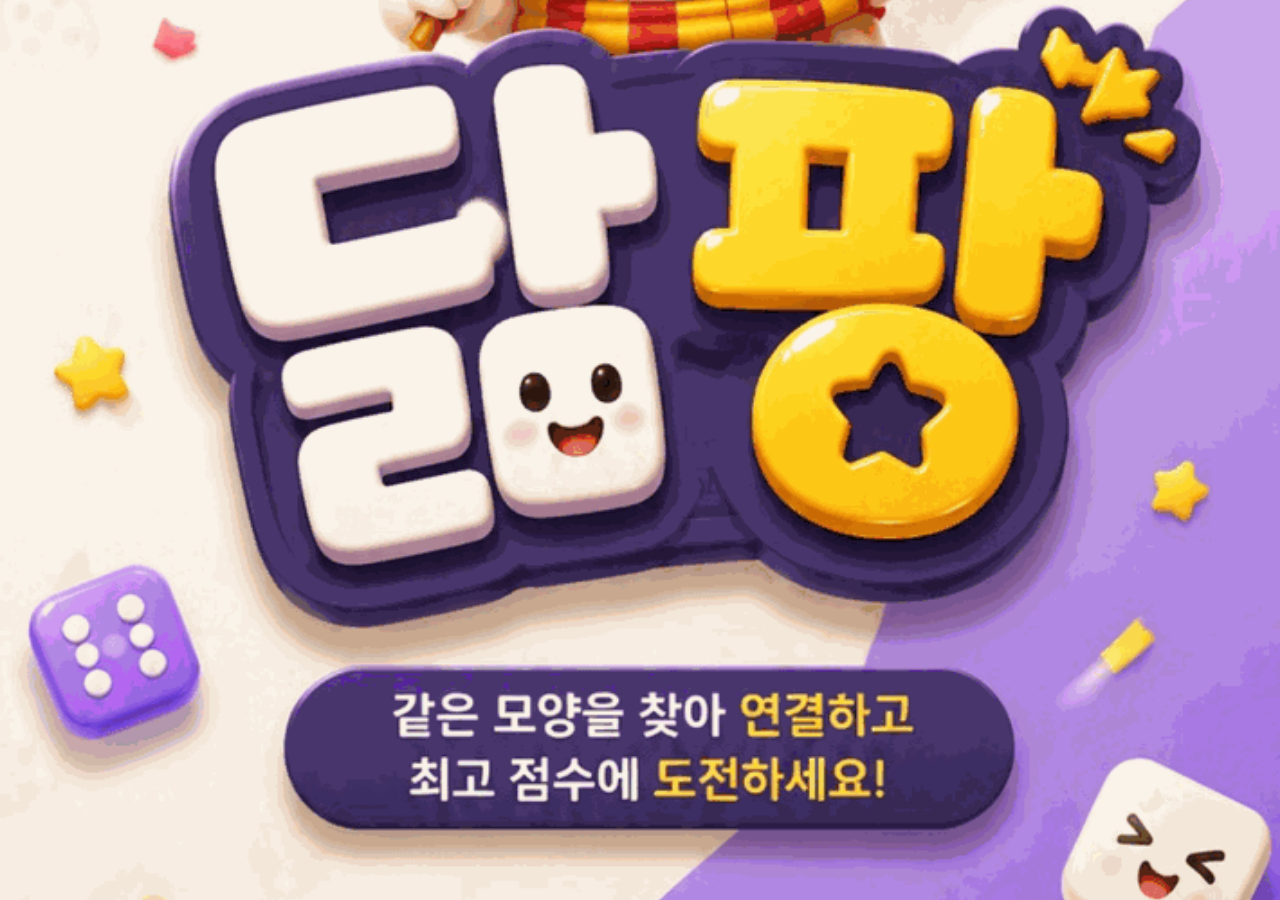
==== index.html @ 78307d83 "Add files via upload" ====
<!DOCTYPE html>
<html lang="ko">
<head>
<meta charset="UTF-8">
<meta name="viewport" content="width=device-width, initial-scale=1.0, maximum-scale=1.0, user-scalable=no">
<title>닮팡</title>
<link rel="stylesheet" href="style.css">
<link rel="stylesheet" href="board-premium.css">
<link rel="manifest" href="manifest.json">
<link rel="icon" type="image/png" sizes="32x32" href="assets/images/favicon-32.png">
<link rel="icon" type="image/png" sizes="192x192" href="assets/images/icon-192.png">
<link rel="apple-touch-icon" href="assets/images/apple-touch-icon.png">
<meta name="theme-color" content="#1469e5">


<style id="dpMissionCardStyle">
/* V105 compact HUD: a single score line, functioning bar + optional mission below */
.statsRow{display:flex!important;gap:6px!important;align-items:stretch!important;height:82px!important;min-height:82px!important;margin:2px 7px 8px!important;flex:0 0 auto!important}
.statsRow .stageBadgeMini,.statsRow .targetCard,.statsRow .movesBadge{box-sizing:border-box!important;height:100%!important;min-height:0!important}
.statsRow .stageBadgeMini{order:0!important;display:flex!important;flex:0 0 69px!important;min-width:69px!important;flex-direction:column!important;align-items:center!important;justify-content:center!important;gap:4px!important;padding:5px 3px!important;border-radius:16px!important;border:2px solid #dcb273!important;background:linear-gradient(#ca924a,#95541f)!important;color:#fff!important}
.statsRow .stageBadgeMini br{display:none!important}
.statsRow .stageBadgeMini #stageBadgeLbl{font-size:11px!important;line-height:13px!important;font-weight:900!important}
.statsRow .stageBadgeMini #stageNum{font-size:25px!important;line-height:27px!important;font-weight:900!important}
.statsRow .targetCard{order:1!important;flex:1 1 0!important;min-width:0!important;display:grid!important;grid-template-columns:auto minmax(0,1fr)!important;grid-template-rows:28px 11px 22px!important;gap:2px 5px!important;align-content:center!important;align-items:center!important;justify-items:stretch!important;padding:5px 7px!important;overflow:hidden!important;border:2px solid #d7c29d!important;border-radius:17px!important;position:relative!important;text-align:center!important;background:linear-gradient(#faf5ea,#f3e9d8)!important}
.statsRow .targetCard #targetBadgeLbl{grid-column:1!important;grid-row:1!important;position:static!important;inset:auto!important;transform:none!important;margin:0!important;padding:0!important;border:0!important;background:none!important;box-shadow:none!important;color:#79532e!important;font-size:clamp(11px,3vw,13px)!important;line-height:1.2!important;font-weight:900!important;white-space:nowrap!important;justify-self:end!important}
.statsRow .targetCard #targetVal{grid-column:2!important;grid-row:1!important;margin:0!important;padding:0!important;color:#20436d!important;font-size:clamp(21px,6vw,27px)!important;line-height:28px!important;font-weight:900!important;white-space:nowrap!important;justify-self:start!important}
.statsRow .targetCard .barTrack{grid-column:1 / -1!important;grid-row:2!important;position:relative!important;inset:auto!important;margin:0 7px!important;width:calc(100% - 14px)!important;height:11px!important;background:#e5d8c0!important;border-radius:999px!important;box-shadow:inset 0 1px 2px #775c4433!important}
.statsRow .targetCard .barFill{height:100%!important;border-radius:999px!important;background:linear-gradient(90deg,#ffb52d,#ffda65)!important;transition:width .3s ease!important}
.statsRow .targetCard .barStar{position:absolute!important;top:50%!important;transform:translate(-50%,-50%)!important;font-size:16px!important;line-height:1!important;z-index:2!important;transition:left .3s ease!important}
.statsRow .targetCard #dpV42Mission.dpMissionInCard{grid-column:1 / -1!important;grid-row:3!important;position:static!important;inset:auto!important;transform:none!important;width:100%!important;height:22px!important;min-height:22px!important;max-height:22px!important;min-width:0!important;margin:0!important;padding:0 4px!important;box-sizing:border-box!important;display:flex!important;align-items:center!important;justify-content:center!important;gap:3px!important;border:1px solid #d6b477!important;border-radius:9px!important;background:linear-gradient(#fffaf0,#ffedcf)!important;font-size:clamp(9px,2.5vw,11px)!important;color:#734a25!important;font-weight:800!important;line-height:19px!important;pointer-events:none!important}
.statsRow .targetCard #dpV42Mission[hidden]{display:flex!important;visibility:hidden!important}
.statsRow .targetCard #dpV42Mission .dpMissionLabel{min-width:0!important;overflow:hidden!important;text-overflow:ellipsis!important;white-space:nowrap!important}
.statsRow .targetCard #dpV42Mission .dpMissionCount{flex:0 0 auto!important;white-space:nowrap!important;font-size:10px!important;padding:0 3px!important;border-radius:5px!important;background:#ffffffb5!important;color:#855025!important}
.statsRow .movesBadge{order:2!important;flex:0 0 78px!important;min-width:78px!important;display:flex!important;flex-direction:column!important;align-items:center!important;justify-content:center!important;gap:3px!important;padding:5px 3px!important;border-radius:16px!important;border:2px solid #d7c29d!important;background:linear-gradient(#faf5ea,#f3e9d8)!important}
.statsRow .movesBadge .lbl{order:-1!important;margin:0!important;font-size:11px!important;line-height:13px!important;font-weight:900!important;color:#775332!important;white-space:nowrap!important}
.statsRow .movesBadge .circle{flex:0 0 39px!important;min-height:39px!important;width:39px!important;height:39px!important;border:2px solid #ffffffa8!important;border-radius:50%!important;color:#fff!important;font-size:21px!important;font-weight:900!important;background:linear-gradient(#5db4fe,#267ad6)!important}
.statsRow #movesStars,.statsRow #movesScoreEcho{display:none!important}
@media(max-width:380px){.statsRow{gap:4px!important;margin-left:5px!important;margin-right:5px!important}.statsRow .stageBadgeMini{flex-basis:58px!important;min-width:58px!important}.statsRow .movesBadge{flex-basis:67px!important;min-width:67px!important}.statsRow .targetCard{padding:4px 4px!important;column-gap:3px!important}.statsRow .targetCard #targetVal{font-size:23px!important}}
/* Five full-size controls: distribute available horizontal space instead of shrinking assets */
#mainScreen .powerRow{display:flex!important;justify-content:center!important;align-items:center!important;gap:clamp(2px,.7vw,5px)!important;padding:0 2px!important;box-sizing:border-box!important;min-width:0!important}
#mainScreen .powerRow .powerBtn{box-sizing:border-box!important;flex:0 0 min(18vw,76px)!important;width:min(18vw,76px)!important;min-width:0!important;max-width:76px!important;height:min(18vw,76px)!important;min-height:0!important;aspect-ratio:1!important}
#mainScreen .powerRow .powerBtn>img{width:100%!important;height:100%!important;object-fit:contain!important}
#mainScreen #btnHint{position:relative!important;display:flex!important;align-items:center!important;justify-content:center!important;cursor:pointer!important;border:2px solid #d7a43b!important;border-radius:16px!important;background:linear-gradient(160deg,#fff7c8,#f7d776)!important;box-shadow:inset 0 2px 0 #fff9,0 2px 5px #ac772652!important}
#mainScreen #btnHint .dpHintIcon{width:88%!important;height:88%!important;object-fit:contain!important;display:block!important;margin:auto!important;border-radius:12px!important}
#mainScreen #btnHint .dpHintPrice{font-size:10px!important;letter-spacing:-.5px!important;white-space:nowrap!important}
@media(max-width:340px){#mainScreen .powerRow .powerBtn{flex-basis:18vw!important;width:18vw!important;height:18vw!important}}
</style>
<style id="dpStarShopRefinement">
/* V84 — Star-only shop: one cohesive layout, no version-stacked rules */
#shopPage .achieveFrame{padding-top:29px!important;overflow-y:auto!important;overscroll-behavior:contain;scrollbar-width:none}
#shopPage .achieveFrame::-webkit-scrollbar{display:none}
#shopPage #starShopSection{display:block!important}
#shopPage .shopIntro{display:flex!important;align-items:center!important;justify-content:space-between!important;gap:12px!important;margin:3px 12px 14px!important;padding:15px 17px!important;border:2px solid #e8c884!important;border-radius:20px!important;background:linear-gradient(120deg,#fff9e7,#ffefbc)!important;box-shadow:inset 0 2px #fff,0 4px 9px #97732e16!important}
#shopPage .shopIntro strong{display:block;font-size:18px!important;line-height:1.25!important;color:#744719!important;font-weight:900!important}
#shopPage .shopIntro span{display:block;font-size:11px!important;line-height:1.35!important;margin-top:6px!important;color:#977348!important}
#shopPage .starBalance{flex:0 0 auto;display:flex;flex-direction:column;align-items:center;justify-content:center;min-width:78px;padding:7px 10px;border-radius:14px;border:1px solid #dfb459;background:linear-gradient(#fffdf4,#ffe7a2);box-shadow:0 3px 5px #9b743621}
#shopPage .starBalance .balanceLabel{font-size:10px!important;line-height:1.15!important;color:#957044!important;margin:0!important;font-weight:800!important}
#shopPage .starBalance .balanceValue{display:flex;align-items:center;gap:5px;font-size:21px;font-weight:900;color:#9a5b0d;font-variant-numeric:tabular-nums}
#shopPage .starBalance img{width:23px;height:23px;object-fit:contain}
#shopPage #starShopSection .shopList{display:grid!important;grid-template-columns:minmax(0,1fr)!important;gap:12px!important;margin:0 12px!important;padding:0!important;align-content:start!important}
#shopPage #starShopSection .shopRow.star{box-sizing:border-box;display:grid!important;grid-template-columns:65px minmax(0,1fr) 85px!important;gap:11px!important;align-items:center!important;min-height:93px!important;height:auto!important;margin:0!important;padding:11px 12px!important;border-radius:20px!important;border:2px solid #ead2a0!important;background:linear-gradient(160deg,#fffefa,#fff2d9)!important;box-shadow:inset 0 2px 0 #ffffffd6,0 3px 7px #76582813!important;opacity:1!important}
#shopPage #starShopSection .shopRow.star .shopIcon{display:flex!important;align-items:center!important;justify-content:center!important;width:62px!important;height:62px!important;min-width:62px!important;margin:0!important;padding:0!important;border-radius:15px!important;border:2px solid #fff!important;background:linear-gradient(#ecfaff,#c2e8ff)!important;box-shadow:0 3px 7px #45628825!important}
#shopPage #starShopSection .shopRow.star .shopIcon img{display:block!important;width:59px!important;height:59px!important;max-height:59px!important;max-width:59px!important;object-fit:contain!important}
#shopPage #starShopSection .shopRow.star .shopBody{min-width:0!important;display:flex!important;flex-direction:column!important;gap:6px!important;justify-content:center!important}
#shopPage #starShopSection .shopRow.star .sTitle{font-size:18px!important;line-height:1.1!important;font-weight:900!important;color:#275184!important}
#shopPage #starShopSection .shopRow.star .sDesc{font-size:11px!important;line-height:1.4!important;color:#8a7963!important;white-space:normal!important}
#shopPage #starShopSection .shopRow.star .shopBuyBtn.star{box-sizing:border-box!important;display:flex!important;flex-direction:column!important;align-items:center!important;justify-content:center!important;gap:1px!important;width:85px!important;min-width:85px!important;height:52px!important;margin:0!important;padding:4px!important;border:1px solid #e6af3e!important;border-radius:16px!important;background:linear-gradient(#ffe17d,#f3b632)!important;box-shadow:0 4px 0 #ba8521!important;color:#8a5408!important;font-size:19px!important;font-weight:900!important;white-space:nowrap!important;cursor:pointer!important}
#shopPage #starShopSection .shopRow.star .shopBuyBtn.star .priceLine{display:flex;align-items:center;justify-content:center;gap:4px;line-height:1}
#shopPage #starShopSection .shopRow.star .shopBuyBtn.star .priceLine img{width:20px;height:20px;object-fit:contain}
#shopPage #starShopSection .shopRow.star .shopBuyBtn.star .purchaseHint{font-size:9px;font-weight:900;line-height:1.1}
#shopPage #starShopSection .shopRow.star.disabled{opacity:1!important}
#shopPage #starShopSection .shopRow.star .shopBuyBtn.star:disabled{cursor:not-allowed!important;background:linear-gradient(#eee5d3,#d9cab1)!important;border-color:#c9b99b!important;box-shadow:0 3px 0 #b7a991!important;color:#7a6b53!important;opacity:1!important}
#shopPage #starShopSection .shopRow.star .shopBuyBtn.star:not(:disabled):active{transform:translateY(2px)!important;box-shadow:0 2px 0 #ba8521!important}
#shopPage .shopEarnPanel{display:flex;align-items:center;gap:10px;margin:19px 12px 0;padding:13px 12px;border:1.5px solid #e8d3a4;border-radius:18px;background:linear-gradient(#fffdf6,#fff3d8);box-shadow:inset 0 1px #fff}
#shopPage .shopEarnIcon{flex:0 0 40px;display:flex;align-items:center;justify-content:center}
#shopPage .shopEarnIcon img{width:34px;height:34px;object-fit:contain;filter:drop-shadow(0 2px 1px #aa792b40)}
#shopPage .shopEarnCopy{flex:1;min-width:0;display:flex;flex-direction:column;gap:4px}
#shopPage .shopEarnCopy strong{font-size:13px;font-weight:900;color:#745124}
#shopPage .shopEarnCopy span{font-size:10px;line-height:1.4;color:#8f795b}
#shopPage .shopEarnPlay{flex:0 0 auto;border:1px solid #c89637;background:linear-gradient(#ffdc79,#f6b83b);box-shadow:0 3px 0 #b88b36;color:#745021;font-weight:900;font-size:12px;padding:10px 11px;border-radius:12px;cursor:pointer}
#shopPage .shopEarnPlay:active{transform:translateY(2px);box-shadow:0 1px 0 #b88b36}
#shopPage .starShopHelp{margin:12px 12px 24px!important;padding:0!important;text-align:center!important;font-size:10px!important;color:#947f61!important;border:0!important;background:none!important}
@media(max-width:380px){
 #shopPage .shopIntro{padding:12px 10px!important;margin:3px 8px 12px!important;gap:7px!important}
 #shopPage .shopIntro strong{font-size:16px!important}
 #shopPage .shopIntro span{font-size:10px!important}
 #shopPage .starBalance{min-width:66px;padding:6px 7px!important}
 #shopPage #starShopSection .shopList{margin:0 8px!important;gap:10px!important}
 #shopPage #starShopSection .shopRow.star{grid-template-columns:52px minmax(0,1fr) 70px!important;gap:7px!important;padding:9px!important;min-height:82px!important;border-radius:17px!important}
 #shopPage #starShopSection .shopRow.star .shopIcon{width:50px!important;height:50px!important;min-width:50px!important}
 #shopPage #starShopSection .shopRow.star .shopIcon img{width:48px!important;height:48px!important}
 #shopPage #starShopSection .shopRow.star .shopBuyBtn.star{width:70px!important;min-width:70px!important;height:48px!important;font-size:17px!important}
 #shopPage #starShopSection .shopRow.star .sTitle{font-size:15px!important}
 #shopPage .shopEarnPanel{margin:14px 8px 0;padding:10px 8px;gap:6px}
 #shopPage .shopEarnIcon{flex-basis:29px}
 #shopPage .shopEarnIcon img{width:27px;height:27px}
 #shopPage .shopEarnCopy strong{font-size:11px}
 #shopPage .shopEarnCopy span{font-size:9px}
 #shopPage .shopEarnPlay{font-size:11px;padding:8px 6px}
}
</style>
</head>
<body>
<div id="splashScreen">
  <img src="assets/images/splash.gif" alt="닮팡">
</div>
<div class="app">

  <div class="topbar">
    <div class="avatar"><img src="assets/images/mascot_top.png" alt="닮팡"></div>
    <div class="pill pill-heart">
      <span class="heartWrap">
        <img src="assets/images/icon_heart.png" alt="">
        <span id="heartsVal">5</span>
      </span>
      <span class="heartTimer" id="heartTimer">MAX</span>
      <span class="plus" id="heartPlus">+</span>
    </div>
    <div class="pill"><span class="ico"><img src="assets/images/icon_coin.png" alt=""></span><span id="coinsVal">0</span><span class="plus" id="coinPlus">+</span></div>
    <div class="pill"><span class="ico"><img src="assets/images/icon_star.png" alt=""></span><span id="starsVal">0</span></div>
    <div class="gearBtn" id="gearBtn"><img src="assets/images/icon_gear.png" alt="설정"></div>
  </div>

  <div class="mainScreen" id="mainScreen">
    <div class="statsRow">
      <div class="targetCard">
        <div class="targetBadge" id="targetBadgeLbl">목표 점수</div>
        <div class="stageTimerVal" id="stageTimerVal" style="display:none;">⏱ 0:00</div>
        <div class="targetBig" id="targetVal">0</div>
        <div class="barTrack"><div class="barFill" id="progressFill"></div><div class="barStar" id="barStar">⭐</div></div>
        <div class="dpMissionInCard" id="dpV42Mission" hidden aria-live="polite">
          <span class="dpMissionLabel"></span><strong class="dpMissionCount"></strong>
        </div>
      </div>
      <div class="stageBadgeMini"><span id="stageBadgeLbl">STAGE</span><br><span id="stageNum">01</span></div>
      <div class="movesBadge">
        <div class="circle" id="movesVal">-</div>
        <div class="lbl" id="movesLbl">남은 이동</div>
        <div class="movesStars" id="movesStars">☆☆☆</div>
        <div class="movesScore" id="movesScoreEcho">0</div>
      </div>
    </div>
    <span id="stageNameLbl" style="display:none;"></span>

    <div id="boardWrap">
      <div id="grid"></div>
      <svg id="lineLayer"></svg>
      <div id="boardFlash"></div>
      <div class="popEffect" id="popEffect">
        <div class="popParticles" id="popParticles"></div>
        <div class="popText" id="popText"></div>
      </div>
    </div>

    <div class="powerRow">
      <div class="powerBtn" id="btnCandy"><img src="assets/images/powerup_candy.png" alt="사탕"><span class="cnt" id="cntCandy">3</span></div>
      <div class="powerBtn" id="btnBomb"><img src="assets/images/powerup_bomb.png" alt="폭탄"><span class="cnt" id="cntBomb">2</span></div>
      <div class="powerBtn" id="btnShuffle"><img src="assets/images/powerup_shuffle.png" alt="셔플"><span class="cnt" id="cntShuffle">2</span></div>
      <div class="powerBtn" id="btnRainbow"><img src="assets/images/powerup_rainbow.png" alt="무지개"><span class="cnt" id="cntRainbow">2</span></div>
      <div class="powerBtn" id="btnHint" role="button" tabindex="0" aria-label="연결 힌트"><img class="dpHintIcon" src="assets/images/powerup_hint.png" alt="힌트"><span class="cnt" id="cntHint">2</span></div>
    </div>
  </div>

  <div class="pageScreen" id="achievePage">
    <img class="achieveRibbon" src="assets/images/achieve_ribbon.png" alt="업적">
    <div class="achieveFrame">
      <div class="achieveSummary" id="achieveSummary">0 / 25 달성</div>
      <div class="achieveTabs" id="achieveTabs"></div>
      <div class="achieveList" id="achieveList"></div>
    </div>
  </div>

  <div class="pageScreen" id="shopPage">
    <img class="achieveRibbon" src="assets/images/shop_ribbon.png" alt="상점">
    <div class="achieveFrame">
      <div class="shopSection" id="starShopSection">
        <div class="shopIntro"><div><strong>별 아이템 상점</strong><span>모은 별로 아이템을 교환하세요</span></div><div class="starBalance" aria-live="polite"><span class="balanceLabel">보유 별</span><div class="balanceValue"><img src="assets/images/icon_star.png" alt=""><b id="shopStarBalance">0</b></div></div></div>
        <div class="shopList" id="starShopList"></div>
        <div class="shopEarnPanel" aria-label="별 획득 안내">
          <div class="shopEarnIcon"><img src="assets/images/icon_star.png" alt=""></div>
          <div class="shopEarnCopy"><strong>별이 부족한가요?</strong><span>새 스테이지 첫 클리어 시 별 1~3개를 받을 수 있어요.</span></div>
          <button type="button" id="shopPlayBtn" class="shopEarnPlay">플레이 <span aria-hidden="true">›</span></button>
        </div>
        <div class="starShopHelp">구매한 아이템은 바로 보관함에 추가돼요.</div>
      </div>
    </div>
  </div>

  <div class="bottomNav">
    <div class="navBtn" id="navAchieve"><div class="ico"><img src="assets/images/icon_achievement.png" alt=""></div><span class="navLabel">업적</span></div>
    <div class="navBtn home" id="navHome"><div class="ico"><img src="assets/images/icon_home.png" alt=""></div><span class="navLabel">홈</span></div>
    <div class="navBtn" id="navShop"><div class="ico"><img src="assets/images/icon_shop.png" alt=""></div><span class="navLabel">상점</span></div>
  </div>

</div>

<div id="toast"></div>

<div class="overlay" id="clearOverlay">
  <div class="clearCardImg">
    <img src="assets/images/clear_card.png" alt="">
    <div class="clearStarsRow" id="clearStarsRow"></div>
    <div class="statOverlay statBest" id="clearBestVal">0</div>
    <div class="statOverlay statCurrent" id="clearScoreVal">0</div>
    <div class="statOverlay statTarget" id="clearTargetVal">0</div>
    <div class="rewardRow" id="rewardRow">
      <div class="rewardItem"><img src="assets/images/icon_coin.png" alt=""><span id="clearCoinGain">0</span></div>
      <div class="rewardItem"><img src="assets/images/icon_star.png" alt=""><span id="clearStarGain">0</span></div>
    </div>
    <button class="clearBtnHit btnRetry" id="retryClearBtn"></button>
    <button class="clearBtnHit btnNext" id="nextStageBtn"></button>
  </div>
</div>

<div class="overlay" id="failOverlay">
  <div class="failWrap">
    <div class="failCardImg">
      <img src="assets/images/fail_card.png" alt="">
      <div class="failTargetVal" id="failTargetVal">0</div>
      <div class="failBarTrack"><div class="failBarFill" id="failBarFill"></div></div>
      <div class="failStageNum" id="failStageNum">01</div>
      <button class="failBtnHit" id="retryBtn"></button>
    </div>
    <button class="btn gold" id="continueBtn">🪙 <span id="continueCostLabel">50</span>으로 <span id="continueLabelSuffix">5무브 추가</span></button>
  </div>
</div>

<div class="overlay" id="settingsOverlay">
  <div class="settingsWrap">
    <img class="settingsRibbon" src="assets/images/settings_ribbon.png" alt="설정">
    <button class="settingsCloseBtn" id="settingsCloseBtn">✕</button>
    <div class="settingsCard">

      <div class="sSectionLabel"><span></span>사운드<span></span></div>
      <div class="sGroup">
        <div class="sRow">
          <span class="sIcon">🔊</span><span class="sLabel">배경 음악</span>
          <button class="sToggle on" data-key="bgm"><span class="sToggleKnob"></span></button>
        </div>
        <div class="sRow">
          <span class="sIcon">🔊</span><span class="sLabel">효과음</span>
          <button class="sToggle on" data-key="sfx"><span class="sToggleKnob"></span></button>
        </div>
        <div class="sRow">
          <span class="sIcon">📳</span><span class="sLabel">진동</span>
          <button class="sToggle on" data-key="vibrate"><span class="sToggleKnob"></span></button>
        </div>
      </div>

      <div class="sSectionLabel"><span></span>게임<span></span></div>
      <div class="sGroup">
        <div class="sRow">
          <span class="sIcon">☁️</span><span class="sLabel">데이터 백업</span>
          <button class="sActionBtn" data-action="backup">백업하기</button>
        </div>
        <div class="sRow">
          <span class="sIcon">🗑️</span><span class="sLabel">데이터 초기화</span>
          <button class="sActionBtn danger" id="resetDataBtn">초기화</button>
        </div>
      </div>

      <div class="sFooterRow">
        <button class="sFooterBtn" id="licenseBtn"><span class="sIcon">🎵</span>라이선스 표시</button>
        <button class="sFooterBtn" data-action="terms"><span class="sIcon">📄</span>이용약관</button>
        <button class="sFooterBtn" data-action="privacy"><span class="sIcon">🔒</span>개인정보 방침</button>
      </div>
      <div class="sVersion">버전 1.0.0</div>
    </div>
  </div>
</div>

<div class="overlay" id="licenseOverlay">
  <div class="card" style="max-width:300px; text-align:left;">
    <h2 style="text-align:center;">🎵 라이선스 표시</h2>
    <p style="margin-top:0;"><b>배경음악</b><br>
    "Puzzle Game - Bright Casual Video Game Music"<br>
    by Cyberwave-Orchestra (Pixabay)<br>
    Pixabay License — 출처 표시 불필요, 상업적 이용 가능</p>
    <button class="btn" id="licenseCloseBtn" style="width:100%">닫기</button>
  </div>
</div>

<script src="game.js"></script>

</body>
</html>
---- style.css ----
:root{
    --sky-top:#eaf6ff;
    --sky-bottom:#cdeaff;
    --panel:#ffffff;
    --panel-border:#dceaf5;
    --blue:#4a90d9;
    --blue-dark:#2f6fb0;
    --gold:#f2a93b;
    --gold-dark:#c97f1a;
    --red:#ef5b6e;
    --green:#4fc78a;
    --navy:#1f2a44;
    --ink:#33475b;
    --cream:#f1ead8;
    --ach-blue:#1469e5;
    --ach-blue-dark:#0a3f9e;
    --ach-cream:#fef8ec;
  }
  *{box-sizing:border-box; -webkit-tap-highlight-color:transparent; user-select:none; -webkit-user-select:none; -webkit-touch-callout:none;}
  html,body{height:100%; margin:0; overflow:hidden;}
  #splashScreen{
    position:fixed; inset:0; z-index:200; background:#efe6d8;
    display:flex; align-items:center; justify-content:center; cursor:pointer;
  }
  #splashScreen img{ width:100%; height:100%; object-fit:cover; }
  #splashScreen.hide{ display:none; }
  body{
    background: url('assets/images/bg.png') center/cover no-repeat fixed;
    font-family:"Trebuchet MS","Segoe UI",sans-serif;
    color:var(--ink);
    display:flex; flex-direction:column; align-items:center;
    height:100vh; height:100dvh;
    padding:11px 5px 5px;
    touch-action:none;
  }
  .app{ width:100%; max-width:420px; flex:1 1 auto; display:flex; flex-direction:column; min-height:0; }
  .mainScreen{ flex:1 1 auto; display:flex; flex-direction:column; min-height:0; }
  .pageScreen{ display:none; flex:1 1 auto; flex-direction:column; min-height:0; }
  .pageScreen.show{ display:flex; }

  /* ---------- top bar ---------- */
  .topbar{ display:flex; align-items:center; gap:6px; margin-bottom:5px; flex:0 0 auto; }
  .avatar{
    position:relative; width:56px; height:56px; margin-top:-14px;
    display:flex; align-items:flex-end; justify-content:center;
    flex:0 0 auto; overflow:visible; z-index:5;
  }
  .avatar img{
    position:absolute; bottom:-6px; left:50%; transform:translateX(-50%);
    width:78px; height:78px; object-fit:contain;
    filter:drop-shadow(0 4px 6px rgba(0,0,0,0.25));
  }
  .pill{
    display:flex; align-items:center; gap:3px;
    background:rgba(20,30,55,0.68); border:1px solid rgba(255,255,255,0.12);
    border-radius:0 12px 12px 0; height:26px; padding:0 7px 0 2px;
    font-size:12px; font-weight:bold; color:#fff; box-shadow:0 2px 3px rgba(0,0,0,0.2);
    flex:1 1 auto; justify-content:center; min-width:0; overflow:visible;
  }
  .pill .plus{ box-shadow:0 1px 2px rgba(0,0,0,0.15); }
  .pill .ico{font-size:13px; position:relative; z-index:1; margin-left:-14px; flex-shrink:0;}
  .pill .ico img{ width:33px; height:33px; object-fit:contain; display:block; }
  .heartWrap{
    position:relative; z-index:1; width:33px; height:33px; margin-left:-14px;
    flex:0 0 33px; display:flex; align-items:center; justify-content:center;
  }
  .heartWrap img{ position:absolute; inset:0; width:100%; height:100%; object-fit:contain; }
  .heartWrap span{
    position:relative; z-index:1; color:#fff; font-size:12px; font-weight:900;
    text-shadow:0 1px 2px rgba(0,0,0,0.5); margin-top:3px;
  }
  .heartTimer{ font-size:12px; font-weight:bold; color:#fff; opacity:0.9; white-space:nowrap; }
  .pill .plus{
    width:16px; height:16px; border-radius:50%; background:var(--green); color:#fff;
    font-size:11px; display:flex; align-items:center; justify-content:center; margin-left:2px; flex:0 0 auto;
  }
  .gearBtn{
    width:36px; height:36px; border-radius:50%; background:var(--panel); border:1px solid var(--panel-border);
    display:flex; align-items:center; justify-content:center; font-size:18px; flex:0 0 auto;
    box-shadow:0 2px 3px rgba(0,0,0,0.08);
  }
  .gearBtn img{ width:20px; height:20px; object-fit:contain; }

  /* ---------- stats row ---------- */
  .statsRow{ display:flex; align-items:stretch; gap:5px; margin-bottom:4px; flex:0 0 auto; }
  .targetCard{
    position:relative; flex:1 1 auto; background:#f4edde; border:1.5px solid #d8c39d;
    border-radius:14px; padding:9px 10px 6px; min-width:0; text-align:center;
    box-shadow:0 2px 3px rgba(0,0,0,0.06);
  }
  .targetBadge{
    position:absolute; top:-9px; left:50%; transform:translateX(-50%);
    background:linear-gradient(180deg,var(--blue),var(--blue-dark)); color:#fff;
    font-size:10px; font-weight:bold; padding:3px 12px; border-radius:12px;
    box-shadow:0 2px 0 #234f7d; white-space:nowrap;
  }
  .targetBig{ font-size:21px; font-weight:900; color:var(--ink); margin-bottom:4px; }
  .barTrack{ position:relative; height:14px; border-radius:8px; background:#e7dbc1; overflow:visible; box-shadow:inset 0 1px 2px rgba(0,0,0,0.08); }
  .barFill{ height:100%; border-radius:8px; background:linear-gradient(90deg,var(--gold),#ffd98a); width:0%; transition:width .3s; }
  .barStar{
    position:absolute; top:50%; left:0%; transform:translate(-50%,-50%);
    font-size:18px; transition:left .3s;
  }
  .movesBadge{
    background:#f4edde; border:1.5px solid #d8c39d; border-radius:14px;
    min-width:58px; display:flex; flex-direction:column; align-items:center; justify-content:center;
    padding:4px 6px; box-shadow:0 2px 3px rgba(0,0,0,0.06);
  }
  .movesBadge .circle{
    width:34px; height:34px; border-radius:50%; background:var(--blue);
    color:#fff; display:flex; align-items:center; justify-content:center; font-weight:bold; font-size:15px;
  }
  .movesBadge .lbl{font-size:8px; color:#7d93a6; margin-top:2px;}
  .movesBadge .movesStars{ font-size:10px; letter-spacing:1px; margin-top:3px; }
  .movesBadge .movesScore{ font-size:10px; font-weight:bold; color:var(--ink); margin-top:1px; }

  /* ---------- board area ---------- */
  .stageBadgeMini{
    flex:0 0 auto; text-align:center; align-self:stretch;
    background:linear-gradient(180deg,var(--blue),var(--blue-dark)); color:#fff;
    font-size:9px; font-weight:bold; letter-spacing:1px;
    padding:4px 10px; border-radius:12px; box-shadow:0 3px 0 #234f7d;
    display:flex; flex-direction:column; align-items:center; justify-content:center; line-height:1.3;
  }
  .stageBadgeMini span{ font-size:15px; }
  .stageTimerVal{
    position:absolute; top:-9px; right:8px; z-index:1;
    font-size:11px; font-weight:900; letter-spacing:0; color:#fff;
    background:linear-gradient(180deg,#ff8a5b,#e2532e); padding:3px 10px; border-radius:12px;
    box-shadow:0 2px 0 #a3341a;
  }
  .stageTimerVal.warn{ background:linear-gradient(180deg,#ff5f5f,#c62828); animation:timerPulse 500ms ease infinite alternate; }
  @keyframes timerPulse{ from{ opacity:1; } to{ opacity:0.5; } }
  #boardWrap{
    position:relative; width:100%;
    flex:1 1 auto; min-height:0;
    background:url('assets/images/board_bg.png') center/100% 100% no-repeat;
    border-radius:16px;
    padding:5%; min-width:0;
    --shakeMag: 4px;
  }
  #boardWrap.shaking{ animation: boardShake 350ms ease; }
  @keyframes boardShake{
    0%{ transform:translate(0,0); }
    15%{ transform:translate(calc(var(--shakeMag) * -1), calc(var(--shakeMag) * 0.6)); }
    30%{ transform:translate(var(--shakeMag), calc(var(--shakeMag) * -0.6)); }
    45%{ transform:translate(calc(var(--shakeMag) * -0.7), calc(var(--shakeMag) * 0.4)); }
    60%{ transform:translate(calc(var(--shakeMag) * 0.6), calc(var(--shakeMag) * -0.3)); }
    75%{ transform:translate(calc(var(--shakeMag) * -0.3), calc(var(--shakeMag) * 0.2)); }
    100%{ transform:translate(0,0); }
  }
  #grid{
    position:relative; width:100%; height:100%;
    display:grid; grid-template-columns:repeat(6,minmax(0,1fr)); grid-template-rows:repeat(8,minmax(0,1fr)); gap:0.5%;
  }
  svg#lineLayer{position:absolute; inset:0; width:100%; height:100%; pointer-events:none; z-index:5;}
  .die{
    position:relative;
    background:url('assets/images/tile_base.png') center/100% 100% no-repeat;
    display:flex; align-items:center; justify-content:center;
    min-width:0; min-height:0; overflow:hidden;
    color:var(--navy); font-size:min(9vw, 34px); font-weight:bold; line-height:1;
    transition:transform 0.12s ease, filter 0.12s ease, opacity 0.18s ease;
  }
  .die.selected{ transform:scale(1.12); filter:drop-shadow(0 0 6px var(--gold)) drop-shadow(0 0 10px rgba(242,169,59,0.6)); }
  .die.imgTile{ background:none; }
  .die > img{ display:block; max-width:100%; max-height:100%; object-fit:contain; }
  .die.popping{ animation: tilePunchPop 260ms ease forwards; }
  @keyframes tilePunchPop{
    0%{ transform:scale(1); opacity:1; }
    25%{ transform:scale(1.28); opacity:1; }
    100%{ transform:scale(0.15) rotate(20deg); opacity:0; }
  }

  #boardFlash{
    position:absolute; inset:0; pointer-events:none; z-index:12;
    opacity:0; border-radius:12px;
  }
  #boardFlash.show.flash-great{      animation:flashPulse 300ms ease; background:radial-gradient(circle, rgba(255,255,255,0.55), rgba(123,211,63,0.30) 70%, transparent 100%); }
  #boardFlash.show.flash-amazing{    animation:flashPulse 340ms ease; background:radial-gradient(circle, rgba(255,255,255,0.6), rgba(74,179,255,0.35) 70%, transparent 100%); }
  #boardFlash.show.flash-awesome{    animation:flashPulse 380ms ease; background:radial-gradient(circle, rgba(255,255,255,0.65), rgba(255,120,50,0.4) 68%, transparent 100%); }
  #boardFlash.show.flash-superb{     animation:flashPulse 400ms ease; background:radial-gradient(circle, rgba(255,255,255,0.7), rgba(180,110,255,0.45) 66%, transparent 100%); }
  #boardFlash.show.flash-incredible{ animation:flashPulse 440ms ease; background:radial-gradient(circle, rgba(255,255,255,0.75), rgba(255,90,190,0.4) 55%, rgba(90,150,255,0.4) 80%, transparent 100%); }
  #boardFlash.show.flash-legendary{  animation:flashPulse 480ms ease; background:radial-gradient(circle, rgba(255,255,255,0.85), rgba(255,196,60,0.55) 65%, transparent 100%); }
  @keyframes flashPulse{
    0%{ opacity:0; }
    20%{ opacity:1; }
    100%{ opacity:0; }
  }
  .popEffect{
    position:absolute; inset:0; display:flex; align-items:center; justify-content:center;
    pointer-events:none; z-index:15; opacity:0; --popPeak:1.06;
  }
  .popEffect.tier-great{      --popPeak:1.12; }
  .popEffect.tier-amazing{    --popPeak:1.17; }
  .popEffect.tier-awesome{    --popPeak:1.22; }
  .popEffect.tier-superb{     --popPeak:1.27; }
  .popEffect.tier-incredible{ --popPeak:1.32; }
  .popEffect.tier-legendary{  --popPeak:1.38; }
  .popEffect.show{ animation:popShow 900ms ease forwards; }
  @keyframes popShow{
    0%{ opacity:0; transform:scale(0.6); }
    18%{ opacity:1; transform:scale(var(--popPeak)); }
    28%{ opacity:1; transform:scale(1); }
    78%{ opacity:1; }
    100%{ opacity:0; transform:scale(var(--popPeak)); }
  }
  .popText{ position:relative; z-index:2; text-align:center; display:flex; flex-direction:column; align-items:center; gap:8px; }
  img.line0{
    display:block; max-width:78vw; height:auto;
    animation: labelPunch 480ms cubic-bezier(.17,.89,.32,1.49);
    filter: drop-shadow(0 6px 10px rgba(0,0,0,0.35));
  }
  .tier-great img.line0{ width:200px; }
  .tier-amazing img.line0{ width:230px; animation: labelPunch 500ms cubic-bezier(.17,.89,.32,1.49), labelShake 500ms ease 500ms; }
  .tier-awesome img.line0{ width:250px; animation: labelPunch 500ms cubic-bezier(.17,.89,.32,1.49), labelShake 520ms ease 500ms; }
  .tier-superb img.line0{ width:270px; animation: labelPunch 520ms cubic-bezier(.17,.89,.32,1.49), labelShake 540ms ease 520ms; }
  .tier-incredible img.line0{ width:290px; animation: labelPunch 540ms cubic-bezier(.17,.89,.32,1.49), labelShake 560ms ease 540ms; }
  .tier-legendary img.line0{ width:290px; animation: labelPunch 560ms cubic-bezier(.17,.89,.32,1.49), labelShake 580ms ease 560ms; }
  @keyframes labelPunch{
    0%{ transform:scale(0.3) rotate(-8deg); opacity:0; }
    55%{ transform:scale(1.3) rotate(4deg); opacity:1; }
    75%{ transform:scale(0.94) rotate(-2deg); }
    100%{ transform:scale(1) rotate(0deg); }
  }
  @keyframes labelShake{
    0%,100%{ transform:translateX(0); }
    20%{ transform:translateX(-3px) rotate(-1deg); }
    40%{ transform:translateX(3px) rotate(1deg); }
    60%{ transform:translateX(-2px); }
    80%{ transform:translateX(2px); }
  }
  .popText .line1{
    display:inline-block; padding:4px 14px; border-radius:14px;
    background:rgba(20,16,10,0.55);
    font-size:14px; font-weight:bold; color:#fff;
    text-shadow:0 1px 3px rgba(0,0,0,0.5);
  }
  .popText .line2{
    font-size:30px; font-weight:900; color:var(--gold);
    text-shadow:0 3px 0 #a9711b, 0 0 16px rgba(242,169,59,0.6);
  }
  .tier-awesome .popText .line2{ font-size:33px; }
  .tier-superb .popText .line2,
  .tier-incredible .popText .line2,
  .tier-legendary .popText .line2{ font-size:36px; }
  .popParticles{ position:absolute; inset:0; }
  .popParticles span{
    position:absolute; left:50%; top:50%; font-size:16px;
    animation:starBurst 750ms ease-out forwards;
  }
  .tier-awesome .popParticles span,
  .tier-superb .popParticles span{ font-size:19px; }
  .tier-incredible .popParticles span,
  .tier-legendary .popParticles span{ font-size:22px; }
  @keyframes starBurst{
    0%{ transform:translate(-50%,-50%) scale(0.3) rotate(0deg); opacity:1; }
    100%{ transform:translate(calc(-50% + var(--dx)), calc(-50% + var(--dy))) scale(1) rotate(200deg); opacity:0; }
  }

  .powerRow{ display:flex; gap:8px; justify-content:center; margin-top:3px; margin-bottom:3px; flex:0 0 auto; }
  .powerBtn{
    position:relative; background:transparent; border:none; border-radius:16px;
    display:flex; align-items:center; justify-content:center; font-size:22px;
    width:clamp(58px,16vw,68px); height:clamp(58px,16vw,68px); flex:0 0 auto;
  }
  .powerBtn img{ width:100%; height:100%; object-fit:contain; border-radius:16px; }
  .powerBtn:active img{ transform:translateY(2px); }
  .powerBtn .cnt{
    position:absolute; right:-4px; bottom:-4px; z-index:2;
    min-width:22px; height:22px; padding:0 4px; border-radius:11px;
    background:#e8235c; border:2.5px solid #fff;
    color:#fff; font-size:13px; font-weight:900;
    display:flex; align-items:center; justify-content:center;
    box-shadow:0 2px 3px rgba(0,0,0,0.25);
  }
  .powerBtn.disabled{ opacity:0.4; }

  /* ---------- bottom nav ---------- */
  .bottomNav{
    display:flex; justify-content:space-between; align-items:center; flex:0 0 auto;
    background:linear-gradient(180deg,#2f5fa8,#1f3f78); border-top:1px solid rgba(255,255,255,0.15);
    border-radius:16px 16px 0 0; padding:5px 8px 6px; margin-top:3px;
    box-shadow:0 -3px 8px rgba(0,0,0,0.2);
  }
  .navBtn{ display:flex; flex-direction:column; align-items:center; font-size:11px; color:#bcd2ea; gap:0; flex:1; transition:color 0.18s ease; height:56px; justify-content:center; }
  .navBtn.selected{ color:#fff; font-weight:900; }
  .navBtn .ico{
    font-size:22px; width:44px; height:44px;
    display:flex; align-items:center; justify-content:center;
    transition:transform 0.18s ease; position:relative;
  }
  .navBtn .ico img{ width:100%; height:100%; object-fit:contain; }
  .navBtn.selected .ico{ transform:scale(1.25); }
  .navBtn.selected .ico::before{
    content:''; position:absolute; inset:-10px; border-radius:50%; z-index:-1;
    background:radial-gradient(circle, rgba(255,255,255,0.4), rgba(255,255,255,0) 72%);
  }
  .navBtn .ico.tapped{ transform:scale(1.32); }
  .navBtn.selected .ico.tapped{ transform:scale(1.38); }
  .navLabel{
    height:14px; margin-top:2px; opacity:0;
    transition:opacity 0.18s ease;
  }
  .navBtn.selected .navLabel{ opacity:1; }

  #toast{
    position:fixed; top:14px; left:50%; transform:translateX(-50%);
    background:rgba(30,40,60,0.85); color:#ffd98a;
    padding:8px 16px; border-radius:20px; font-size:13px;
    opacity:0; transition:opacity 0.25s; pointer-events:none; z-index:40;
  }
  #toast.show{opacity:1;}

  .overlay{ position:fixed; inset:0; background:rgba(20,30,50,0.65); display:none; align-items:center; justify-content:center; z-index:50; }
  .overlay.show{ display:flex; }
  .card{
    background:var(--panel); border-radius:18px; padding:24px 26px; text-align:center; max-width:320px;
    box-shadow:0 10px 24px rgba(0,0,0,0.25);
  }
  .card h2{ margin:0 0 6px; color:var(--ink); }
  .card .mascotPop{ width:90px; height:90px; object-fit:contain; margin-bottom:4px; }
  .card p{ font-size:13px; color:#7d93a6; margin:4px 0 16px; }
  .pageTitle{ text-align:center; margin:4px 0 6px; color:var(--ink); flex:0 0 auto; }
  .achieveRibbon{
    display:block; width:64%; max-width:280px; min-width:180px; margin:0 auto -26px; position:relative; z-index:2; flex:0 0 auto;
  }
  .achieveFrame{
    flex:1 1 auto; min-height:0; display:flex; flex-direction:column; position:relative;
    background:var(--ach-cream); border:7px solid var(--ach-blue); border-radius:24px;
    box-shadow: inset 0 -6px 0 var(--ach-blue-dark), 0 4px 10px rgba(20,40,80,0.18);
    padding:34px 14px 14px; overflow-y:auto;
  }
  .achieveSummary{ text-align:center; font-size:12px; color:#8a7350; font-weight:bold; margin-bottom:10px; flex:0 0 auto; }
  .achieveTabs{
    display:flex; gap:4px; margin-bottom:10px; background:#f2e6c8; border-radius:12px; padding:4px; flex:0 0 auto;
  }
  .achieveTabBtn{
    flex:1 1 0; border:none; background:transparent; color:#9a8355; font-size:11px; font-weight:bold;
    padding:8px 4px; border-radius:9px; white-space:nowrap;
  }
  .achieveTabBtn.active{
    background:linear-gradient(180deg,var(--ach-blue),var(--ach-blue-dark)); color:#fff;
    box-shadow:0 2px 0 var(--ach-blue-dark);
  }
  .shopSection{ display:none; }
  .shopSection.show{ display:block; }
  .shopList{ display:flex; flex-direction:column; gap:12px; flex:0 0 auto; margin-bottom:16px; }
  .shopList:last-of-type{ margin-bottom:0; }
  .shopRow.star{ background:#fff8e6; border-color:#f0dfa0; }
  .shopRow.star.disabled{ opacity:0.55; }
  .shopBuyBtn.star{
    background:linear-gradient(180deg,#ffd76b,#e8a622); box-shadow:0 3px 0 #a3711a;
  }
  .shopRow{
    display:flex; align-items:center; gap:12px; padding:14px; border-radius:18px;
    background:#eef4fb; border:1px solid #cfe0f2;
  }
  .shopRow.power{ background:#fdf6e3; border-color:#f0dfa8; }
  .shopRow.coin{ background:#fbeedd; border-color:#f0d3a8; }
  .shopRow.starter{ background:linear-gradient(180deg,#fff6d9,#fce8b0); border-color:#e8c86a; }
  .shopRow.heartpass{ background:#ffeef1; border-color:#f5c2cc; }
  .shopTag{
    display:inline-block; margin-left:6px; vertical-align:middle;
    background:linear-gradient(180deg,#ff6fa8,#e83e8c); color:#fff; font-size:9px; font-weight:900;
    padding:2px 7px; border-radius:8px; box-shadow:0 1px 0 #b02368; white-space:nowrap;
  }
  .shopIcon{ flex:0 0 auto; width:64px; height:64px; display:flex; align-items:center; justify-content:center; font-size:34px; }
  .shopBody{ flex:1 1 auto; min-width:0; }
  .shopBody .sTitle{ font-size:15px; font-weight:900; color:#2b4a8c; }
  .shopBody .sDesc{ font-size:11px; color:#8a8375; margin-top:2px; line-height:1.4; }
  .shopBuyBtn{
    flex:0 0 auto; background:linear-gradient(180deg,#8ee066,#4fae2f); color:#fff; border:none;
    font-size:14px; font-weight:900; padding:10px 16px; border-radius:12px;
    box-shadow:0 3px 0 #2f7a1a; white-space:nowrap;
  }
  .shopNote{ text-align:center; font-size:11px; color:#9a8a6a; margin-top:10px; flex:0 0 auto; }
  .achieveList{ flex:1 1 auto; min-height:0; overflow-y:auto; }
  .achieveRow{
    display:flex; align-items:stretch; gap:12px; margin-bottom:12px; padding:12px; border-radius:18px;
    background:#faf3e2; border:1px solid #ecdfc0; box-shadow:0 2px 0 rgba(180,150,90,0.15);
  }
  .achieveRow.done{ background:#f2f8ee; border-color:#d7e8c8; }
  .achieveRow.special{ background:linear-gradient(180deg,#fff6d9,#fce8b0); border-color:#e8c86a; }
  .aBadge{
    flex:0 0 auto; width:64px; height:64px; border-radius:16px;
    display:flex; align-items:center; justify-content:center; font-size:32px;
    background:#fff0cf; border:1px solid #eed7a0; box-shadow:inset 0 -3px 0 rgba(180,140,60,0.2);
  }
  .aBadge img{ width:80%; height:80%; object-fit:contain; }
  .aBody{ flex:1 1 auto; min-width:0; display:flex; flex-direction:column; justify-content:center; gap:4px; }
  .aTitleRow{ display:flex; align-items:center; gap:6px; }
  .achieveRow .aTitle{ font-size:15px; font-weight:900; color:#2b4a8c; }
  .aSpecialTag{
    background:linear-gradient(180deg,#ff6fa8,#e83e8c); color:#fff; font-size:9px; font-weight:900;
    padding:2px 7px; border-radius:8px; box-shadow:0 1px 0 #b02368; white-space:nowrap;
  }
  .achieveRow .aDesc{ font-size:11px; color:#8a8375; }
  .achieveRow .aBarTrack{
    position:relative; height:20px; border-radius:10px; background:#3a4048; overflow:hidden; margin-top:2px;
  }
  .achieveRow .aBarFill{ height:100%; border-radius:10px; background:linear-gradient(180deg,#7ed957,#4fae2f); }
  .aBarLabel{
    position:absolute; inset:0; display:flex; align-items:center; justify-content:center;
    font-size:11px; font-weight:bold; color:#fff; text-shadow:0 1px 2px rgba(0,0,0,0.5);
  }
  .aSide{
    flex:0 0 auto; width:108px; display:flex; flex-direction:column; align-items:center; justify-content:center; gap:6px;
    padding-left:10px; border-left:1px solid #ecdfc0;
  }
  .achieveRow.done .aSide{ border-left-color:#d7e8c8; }
  .aRewardRow{ display:flex; align-items:center; justify-content:center; gap:6px; }
  .aRewardLine{ font-size:13px; font-weight:900; color:#3a3226; white-space:nowrap; display:inline-flex; align-items:center; gap:2px; }
  .aRewardIcon{ width:15px; height:15px; object-fit:contain; }
  .aStatus{
    font-size:11px; font-weight:bold; color:#fff; white-space:nowrap; text-align:center;
    background:#b7bcc2; padding:6px 10px; border-radius:10px; box-shadow:0 2px 0 #868c93; width:100%;
  }
  .aStatus.done{ background:#4fae2f; box-shadow:0 2px 0 #2f7a1a; }
  .aClaimBtn{
    background:linear-gradient(180deg,#8ee066,#4fae2f); color:#fff; border:none; width:100%;
    font-size:12px; font-weight:900; padding:7px 6px; border-radius:10px;
    box-shadow:0 3px 0 #2f7a1a; white-space:nowrap;
  }
  .card p.bestLine{ font-size:12px; color:var(--gold-dark); font-weight:bold; margin-top:-10px; }
  .stars{ font-size:30px; margin:6px 0 12px; letter-spacing:4px; }
  .btn{
    background:linear-gradient(180deg,var(--blue),var(--blue-dark)); color:#fff; border:none;
    padding:10px 20px; border-radius:12px; font-size:14px; font-weight:bold; box-shadow:0 3px 0 #234f7d;
  }
  .btn.secondary{ background:linear-gradient(180deg,#b9c6d3,#8fa2b3); box-shadow:0 3px 0 #5f7284; margin-right:8px;}
  .btn.gold{ background:linear-gradient(180deg,#ffd76b,#e8a622); box-shadow:0 3px 0 #a3711a; }
  .failWrap{ display:flex; flex-direction:column; align-items:center; gap:18px; }

  /* ---------- stage clear card (통짜 이미지 + 좌표 오버레이) ---------- */
  .clearCardImg{
    position:relative; width:380px; max-width:94vw;
    aspect-ratio:1086/1448;
  }
  .clearCardImg > img{ width:100%; height:100%; object-fit:contain; display:block; }
  .clearStarsRow{ position:absolute; inset:0; z-index:2; }
  .clearStarsRow img{
    position:absolute; width:11%; height:auto; object-fit:contain;
    transform:translate(-50%,-50%);
  }
  .clearStarsRow img:nth-child(1){ left:38%; top:44%; }
  .clearStarsRow img:nth-child(2){ left:50%; width:15%; top:43%; }
  .clearStarsRow img:nth-child(3){ left:62%; top:44%; }
  .clearStarsRow img.dim{ filter:grayscale(1) opacity(0.45); }
  .statOverlay{
    position:absolute; top:61%; transform:translate(-50%,-50%);
    font-size:clamp(13px, 5vw, 20px); font-weight:900; z-index:2; text-align:center;
    user-select:none; -webkit-user-select:none;
  }
  .statBest{ left:22%; color:#d9772f; }
  .statCurrent{ left:50%; color:#e0447c; }
  .statTarget{ left:78%; color:#3a3226; }
  .rewardRow{
    position:absolute; left:50%; top:74%; transform:translate(-50%,-50%);
    display:flex; align-items:center; justify-content:center; gap:22px; z-index:2;
  }
  .rewardItem{
    display:flex; align-items:center; gap:5px;
    font-size:clamp(16px, 6vw, 24px); font-weight:900; color:#3a3226;
  }
  .rewardItem img{ width:30px; height:30px; object-fit:contain; }
  .clearBtnHit{
    position:absolute; top:84%; height:9%;
    background:transparent; border:none; z-index:3;
  }
  .btnRetry{ left:10%; width:38%; }
  .btnNext{ left:53%; width:40%; }

  /* ---------- stage fail card ---------- */
  .failCardImg{
    position:relative; width:380px; max-width:94vw;
    aspect-ratio:1254/1254; overflow:hidden;
  }
  .failCardImg > img{ width:100%; height:100%; object-fit:contain; display:block; }
  .failTargetVal{
    position:absolute; left:50%; top:52%; transform:translate(-50%,-50%);
    font-size:clamp(16px, 6vw, 26px); font-weight:900; color:#3a3226; z-index:2;
  }
  .failStageNum{
    position:absolute; left:78%; top:56%; transform:translate(-50%,-50%);
    font-size:clamp(14px, 5vw, 20px); font-weight:900; color:#fff; z-index:2;
  }
  .failBarTrack{
    position:absolute; left:13%; width:58%; top:59%; height:3%;
    background:#f0e0c0; border-radius:8px; overflow:hidden; z-index:1;
  }
  .failBarFill{
    height:100%; border-radius:8px; background:linear-gradient(90deg,var(--gold),#ffd98a);
  }
  .failBtnHit{
    position:absolute; left:27%; width:46%; top:76%; height:15%;
    background:transparent; border:none; z-index:3;
  }

  /* ---------- settings popup ---------- */
  .settingsWrap{ position:relative; width:340px; max-width:88vw; }
  .settingsRibbon{
    display:block; position:relative; z-index:2; margin:0 auto -22px;
    width:64%; min-width:180px; max-width:280px; height:auto;
  }
  .settingsCloseBtn{
    position:absolute; top:-6px; right:-6px; z-index:3; width:34px; height:34px; border-radius:50%;
    background:linear-gradient(180deg,var(--ach-blue),var(--ach-blue-dark)); color:#fff; border:2px solid #fff;
    font-size:14px; font-weight:bold; box-shadow:0 2px 0 var(--ach-blue-dark);
  }
  .settingsCard{
    position:relative; background:var(--ach-cream); border:6px solid var(--ach-blue); border-radius:22px;
    box-shadow: inset 0 -5px 0 var(--ach-blue-dark), 0 8px 18px rgba(0,0,0,0.25);
    padding:30px 16px 16px; max-height:78vh; overflow-y:auto; text-align:left;
  }
  .sSectionLabel{
    display:flex; align-items:center; justify-content:center; gap:8px;
    font-size:13px; font-weight:bold; color:#8a7350; margin:4px 0 8px;
  }
  .sSectionLabel span{ width:5px; height:5px; border-radius:50%; background:#c8a35a; }
  .sGroup{
    background:#fffaf0; border:1px solid #ecdfc0; border-radius:14px; margin-bottom:14px; overflow:hidden;
  }
  .sRow{
    display:flex; align-items:center; gap:10px; padding:12px 14px;
    border-bottom:1px solid #f0e6cc;
  }
  .sGroup .sRow:last-child{ border-bottom:none; }
  .sRow .sIcon{ font-size:18px; flex:0 0 auto; width:22px; text-align:center; }
  .sRow .sLabel{ flex:1 1 auto; font-size:14px; font-weight:bold; color:var(--ink); }
  .sToggle{
    flex:0 0 auto; width:56px; height:28px; border-radius:16px; border:none; position:relative;
    background:#cfd6dd; transition:background 0.18s ease;
  }
  .sToggle.on{ background:linear-gradient(180deg,#8ee066,#4fae2f); }
  .sToggleKnob{
    position:absolute; top:3px; left:3px; width:22px; height:22px; border-radius:50%;
    background:#fff; box-shadow:0 1px 3px rgba(0,0,0,0.3); transition:left 0.18s ease;
  }
  .sToggle.on .sToggleKnob{ left:31px; }
  .sActionBtn{
    flex:0 0 auto; background:linear-gradient(180deg,var(--ach-blue),var(--ach-blue-dark)); color:#fff; border:none;
    font-size:13px; font-weight:bold; padding:8px 16px; border-radius:12px;
    box-shadow:0 2px 0 var(--ach-blue-dark); white-space:nowrap;
  }
  .sActionBtn.danger{ background:linear-gradient(180deg,#ff8a7a,#e24f3d); box-shadow:0 2px 0 #a02c1f; }
  .sFooterRow{ display:flex; gap:8px; margin-bottom:10px; }
  .sFooterBtn{
    flex:1 1 0; display:flex; flex-direction:column; align-items:center; gap:6px;
    background:#fffaf0; border:1px solid #ecdfc0; border-radius:12px; padding:10px 4px;
    font-size:11px; font-weight:bold; color:#8a7350;
  }
  .sFooterBtn .sIcon{ font-size:18px; width:auto; }
  .sVersion{ text-align:center; font-size:11px; color:#b0a58c; }


/* 닮팡 2.0 병아리 테마 - 원본 스테이지 스타일은 유지 */
#boardWrap.chickBoard{
  background:linear-gradient(138deg,#f6d49e 0%,#cf955a 2%,#9c603a 4%,#694329 7%,#59371f 93%,#ab7243 97%,#edbc7c 100%);
  border:3px solid #a76d3c;
  border-radius:24px;
  padding:1.8%;
  box-shadow:inset 0 2px 1px rgba(255,234,188,.8), inset 0 0 0 3px rgba(88,48,22,.35), inset 0 5px 12px rgba(48,25,12,.32), 0 5px 0 rgba(100,58,32,.46), 0 10px 18px rgba(61,37,24,.22);
}
#boardWrap.chickBoard #grid{gap:0.42%;}
#boardWrap.chickBoard .die{
 background:linear-gradient(155deg,#fff4dc 0%,#f6e6c8 38%,#ebd5b3 76%,#dbb98e 100%);
 border:1.5px solid #bd9061; border-radius:11px; overflow:hidden; min-width:0; min-height:0;
 box-shadow:inset 0 2px 2px rgba(255,255,244,.92), inset 0 -3px 5px rgba(139,94,49,.19), 0 2px 0 rgba(67,38,20,.42), 0 3px 5px rgba(38,21,12,.16);
}
#boardWrap.chickBoard .die img.chickSymbol{
 display:block; width:108%; height:108%; max-width:none; max-height:none; flex-shrink:0; min-width:0; min-height:0; object-fit:contain; pointer-events:none;
 filter:drop-shadow(0 2px 2px rgba(75,48,28,.12));
}
#boardWrap.chickBoard .die.popping{animation:tilePunchPop 260ms ease forwards;}
@media(max-width:390px){#boardWrap.chickBoard{padding:1.7%;}#boardWrap.chickBoard #grid{gap:.4%;}}

/* 닮팡 2.0 병아리 연결/폭발/낙하 연출 */
#boardWrap.chickBoard .die.chainBump img{animation:chickBump .22s cubic-bezier(.15,1.8,.4,1) both;}
@keyframes chickBump{0%{transform:scale(.88)}65%{transform:scale(1.08)}100%{transform:scale(1)}}
#boardWrap.chickBoard #lineLayer .chainHalo{filter:blur(5px);opacity:.48;animation:chickLinePulse .6s ease-in-out infinite alternate;}
@keyframes chickLinePulse{from{opacity:.3}to{opacity:.75}}
#boardWrap.chickBoard #lineLayer .chainCore{filter:drop-shadow(0 0 3px rgba(255,108,178,.75))}
#boardWrap.chickBoard #lineLayer .chainOrb{filter:drop-shadow(0 0 4px rgba(255,108,178,.72))}
#boardWrap.chickBoard .die.chickPopping{
 animation:chickPopBurst 300ms cubic-bezier(.2,.75,.45,1) var(--pop-delay,0ms) both;
 pointer-events:none;
}
@keyframes chickPopBurst{
 0%{transform:scale(1);opacity:1;filter:brightness(1)}
 36%{transform:scale(1.22) rotate(-3deg);opacity:1;filter:brightness(1.4) drop-shadow(0 0 9px #fff)}
 100%{transform:scale(.1) rotate(12deg);opacity:0}
}
#boardWrap .chickBurst{
 position:absolute;z-index:14;pointer-events:none;transform:translate(-50%,-50%);
 color:#fff1c8;font-weight:1000;font-size:clamp(22px,7vw,36px);
 white-space:nowrap;text-shadow:0 2px 0 rgba(180,102,110,.85),0 0 8px rgba(255,113,178,.45),0 0 5px rgba(255,250,244,.85);
 animation:chickBurstFloat .75s ease-out forwards;
}
@keyframes chickBurstFloat{
 0%{opacity:0;transform:translate(-50%,-20%) scale(.65)}
 23%{opacity:1;transform:translate(-50%,-58%) scale(1.22)}
 100%{opacity:0;transform:translate(-50%,-165%) scale(1)}
}
@media(prefers-reduced-motion:reduce){
 #boardWrap.chickBoard .die.chainBump img,#boardWrap.chickBoard #lineLayer .chainHalo{animation:none}
}


/* 닮팡 2.0 long-chain bonus: visible reward while dragging */
.chickChainTip{
  position:absolute;left:50%;top:6px;transform:translateX(-50%);
  z-index:25;pointer-events:none;max-width:94%;white-space:nowrap;
  border:2px solid #fff1b1;border-radius:18px;
  padding:6px 11px;background:rgba(75,52,63,.91);
  color:#fff;font-size:clamp(10px,2.8vw,13px);font-weight:900;
  text-shadow:0 1px 2px #55332d;box-shadow:0 4px 12px rgba(0,0,0,.28);
  text-align:center;
}
.chickChainTip[hidden]{display:none!important;}
.chickChainTip[data-tier="bonus"]{background:rgba(216,72,127,.94);border-color:#ffe1ee;}
.chickChainTip[data-tier="legend"]{background:rgba(181,94,23,.96);border-color:#fff3b3;box-shadow:0 0 18px #ffd55c90;}


/* soft premium tone tuning */
#boardWrap.chickBoard .die::after{
  content:""; position:absolute; inset:0; pointer-events:none;
  background:linear-gradient(180deg, rgba(255,255,255,.23), rgba(255,255,255,0) 33%, rgba(116,73,34,.06) 100%);
}
#boardWrap.chickBoard .die:not(.selected){ filter:none; }



/* V13 candy path finishing motion. The working V12 DOM path uses inline placement. */
#dalmpangCandyPath.finishing .candyChainSegment,
#dalmpangCandyPath.finishing .candyChainNode{animation:candyPathFinish .4s ease-out forwards;}
@keyframes candyPathFinish{0%{opacity:1;filter:brightness(1)}55%{opacity:1;filter:brightness(1.28)}100%{opacity:0;filter:brightness(1.3)}}
#boardWrap.chickBoard .die.selected{
  transform:scale(1.035); z-index:7;
  outline:2px solid #ffd775; outline-offset:-2px;
  border-color:#ecc17b;
  box-shadow:0 0 0 2px rgba(255,220,138,.55),0 0 13px rgba(255,194,71,.47);
  filter:brightness(1.035);
}
#boardWrap.chickBoard .die.selected::after{content:none;}
#boardWrap.chickBoard .die.selected::before{
  content:'';position:absolute;inset:3px;border:1px solid rgba(255,253,224,.83);
  border-radius:9px;pointer-events:none;
}

/* V14 tactile tuning: retain the proven DOM renderer and selection logic */
#boardWrap.chickBoard .die.chainBump img.chickSymbol{
  animation:chickBumpV14 270ms cubic-bezier(.18,1.42,.34,1) both;
}
@keyframes chickBumpV14{
  0%{transform:scale(.94)}
  48%{transform:scale(1.095)}
  78%{transform:scale(.985)}
  100%{transform:scale(1)}
}
#dalmpangCandyPath .candyChainSegment{animation:candySegmentIn 150ms ease-out both;}
#dalmpangCandyPath .candyChainNode.active{animation:candyNodeBeat 430ms ease-in-out infinite alternate;}
@keyframes candySegmentIn{from{opacity:.45;filter:brightness(1.5)}to{opacity:1;filter:brightness(1)}}
@keyframes candyNodeBeat{from{filter:brightness(1)}to{filter:brightness(1.25)}}
#dalmpangCandyPath.finishing .candyChainSegment,
#dalmpangCandyPath.finishing .candyChainNode{animation:candyPathFinishV14 .4s ease-out forwards;}
@keyframes candyPathFinishV14{0%{opacity:1;filter:brightness(1)}35%{opacity:1;filter:brightness(1.3)}100%{opacity:0;filter:brightness(1.5)}}
#boardWrap.chickBoard .die.chickPopping{animation:chickPopV14 320ms cubic-bezier(.22,.7,.33,1) var(--pop-delay,0ms) both;}
@keyframes chickPopV14{
  0%{transform:scale(1);opacity:1;filter:brightness(1)}
  34%{transform:scale(1.17);opacity:1;filter:brightness(1.26) drop-shadow(0 0 7px rgba(255,224,142,.8))}
  67%{transform:scale(.75);opacity:.85}
  100%{transform:scale(.14);opacity:0}
}
@media(prefers-reduced-motion:reduce){
 #boardWrap.chickBoard .die.chainBump img.chickSymbol,
 #dalmpangCandyPath .candyChainSegment,
 #dalmpangCandyPath .candyChainNode.active{animation:none}
}


/* V15: single clear live-score cue during dragging */
#boardWrap .chainLiveScore{
  position:absolute;z-index:32;pointer-events:none;
  transform:translate(-50%,-50%);
  min-width:64px;text-align:center;white-space:nowrap;
  background:linear-gradient(180deg,#fff9df,#ffd974);
  color:#7d4109;border:2px solid #fffdf4;border-radius:18px;
  padding:5px 11px;font-weight:1000;font-size:clamp(14px,3.7vw,19px);
  box-shadow:0 3px 0 rgba(137,74,14,.35),0 4px 13px rgba(255,179,48,.55);
  text-shadow:0 1px 0 rgba(255,255,255,.75);
}
#boardWrap .chainLiveScore.bonus{background:linear-gradient(180deg,#fff0cb,#ffc365);}
#boardWrap .chainLiveScore.bump{animation:chainLiveBump .18s ease-out;}
@keyframes chainLiveBump{
  0%{transform:translate(-50%,-50%) scale(.85)}
  65%{transform:translate(-50%,-50%) scale(1.12)}
  100%{transform:translate(-50%,-50%) scale(1)}
}
#boardWrap .chainFinalScore{
  color:#fff8d8;font-size:clamp(27px,7.2vw,41px);
  text-shadow:0 3px 0 #a65312,0 0 14px rgba(255,211,72,.85);
  animation:chainFinalBurst .75s cubic-bezier(.15,.75,.3,1) forwards;
}
@keyframes chainFinalBurst{
  0%{opacity:0;transform:translate(-50%,-10%) scale(.65)}
  22%{opacity:1;transform:translate(-50%,-72%) scale(1.27)}
  60%{opacity:1;transform:translate(-50%,-95%) scale(1.08)}
  100%{opacity:0;transform:translate(-50%,-150%) scale(.98)}
}
---- board-premium.css ----
/* Dalmpang V26: image-backed premium wood board skin.
   Visual changes only: do not change board grid, lineLayer, touch coordinates, or JS. */
#boardWrap, #boardWrap.chickBoard {
  background: #b77c48 url('assets/images/board_frame.png') center / 100% 100% no-repeat;
  border: 0; border-radius: 23px; padding: 3.7%;
  box-shadow: 0 5px 0 rgba(100,54,27,.25), 0 9px 16px rgba(74,46,30,.14);
}
#boardWrap #grid, #boardWrap.chickBoard #grid { gap: .38%; }
#boardWrap .die, #boardWrap.chickBoard .die, #boardWrap .die.imgTile {
  background: url('assets/images/tile_base.png') center / 100% 100% no-repeat;
  border: 0; border-radius: 10px;
  box-shadow: 0 1px 2px rgba(92,55,30,.09);
  overflow: hidden;
}
#boardWrap .die::after, #boardWrap.chickBoard .die::after { content:none; }
#boardWrap .die > img, #boardWrap.chickBoard .die img.chickSymbol {
  display:block; width: var(--dp-symbol-size, 114.5%); height: var(--dp-symbol-size, 114.5%); max-width:none; max-height:none;
  flex-shrink:0; object-fit:contain; pointer-events:none;
  filter: drop-shadow(0 2px 2px rgba(92,59,38,.09));
}
/* Keep the larger art clear of the touch targets: tile boxes and grid coordinates are unchanged. */
/* Never overscale sprites that already include a special tile background. */
#boardWrap .die > img.specialTileArt, #boardWrap.chickBoard .die > img.specialTileArt {
  width:100%; height:100%; max-width:100%; max-height:100%;
}
#boardWrap .die.selected, #boardWrap.chickBoard .die.selected {
  border:0; outline:2px solid #ffdb76; outline-offset:-2px;
  box-shadow: 0 0 0 2px rgba(255,220,138,.55), 0 0 13px rgba(255,194,71,.47);
  filter: brightness(1.035); z-index:7;
}
#boardWrap .die.selected::before, #boardWrap.chickBoard .die.selected::before {
  content:''; position:absolute; inset:0; border:0; border-radius:10px;
  background:url('assets/images/tile_selected.png') center / 100% 100% no-repeat;
  pointer-events:none; z-index:2;
}
@media(max-width:390px){
  #boardWrap,#boardWrap.chickBoard{padding:3.45%;}
  #boardWrap #grid,#boardWrap.chickBoard #grid{gap:.30%;}
}

/* V27.1 — stronger per-tile candy POP on RELEASE only.
   game.js owns the same chickPopping class, --pop-delay and 530ms gravity timer.
   No layout, grid hitboxes, selection line or score logic changes. */
#boardWrap.chickBoard .die.chickPopping {
  overflow:visible; isolation:isolate; pointer-events:none; transform-origin:50% 55%;
  animation:dalmV271Pop 345ms cubic-bezier(.19,.78,.24,1) var(--pop-delay,0ms) both;
}
@keyframes dalmV271Pop {
  0% {transform:scale(1);opacity:1;filter:brightness(1)}
  18% {transform:scale(.87,1.09);opacity:1;filter:brightness(1.08)}
  43% {transform:scale(1.16,.91);opacity:1;filter:brightness(1.2)}
  59% {transform:scale(1.23);opacity:1;filter:brightness(1.38) drop-shadow(0 0 6px #ffeab5)}
  74% {transform:scale(1.12);opacity:.95;filter:brightness(1.45)}
  100% {transform:scale(.16) rotate(7deg);opacity:0;filter:brightness(1.6)}
}
#boardWrap.chickBoard .die.chickPopping::before {
  content:'';position:absolute;inset:-14%;z-index:4;pointer-events:none;border-radius:35%;opacity:0;
  background:radial-gradient(circle,rgba(255,255,255,.96) 0%,rgba(255,251,211,.88) 16%,rgba(255,212,108,.36) 39%,transparent 66%);
  box-shadow:0 0 0 2px rgba(255,248,206,.45);
  animation:dalmV271Flash 345ms ease-out var(--pop-delay,0ms) both;
}
@keyframes dalmV271Flash {
  0%,30% {opacity:0;transform:scale(.35)}
  51% {opacity:.85;transform:scale(.66)}
  73% {opacity:1;transform:scale(1.06)}
  100% {opacity:0;transform:scale(1.45)}
}
#boardWrap.chickBoard .die.chickPopping::after {
  content:'';position:absolute;inset:-34%;z-index:5;opacity:0;border-radius:50%;pointer-events:none;
  background:
    radial-gradient(circle at 50% 2%,#fff 0 2px,#ffd66c 3px,transparent 5px),
    radial-gradient(circle at 81% 14%,#fff 0 1px,#ffd66c 2px,transparent 4px),
    radial-gradient(circle at 98% 49%,#fff8b4 0 2px,transparent 4px),
    radial-gradient(circle at 84% 85%,#fff 0 2px,#ffc85b 3px,transparent 5px),
    radial-gradient(circle at 50% 98%,#fff 0 2px,transparent 5px),
    radial-gradient(circle at 16% 86%,#ffdb7e 0 2px,transparent 5px),
    radial-gradient(circle at 2% 48%,#fff 0 2px,#ffda77 3px,transparent 5px),
    radial-gradient(circle at 15% 14%,#fff1b0 0 2px,transparent 5px);
  animation:dalmV271Sparks 345ms cubic-bezier(.15,.7,.22,1) var(--pop-delay,0ms) both;
}
@keyframes dalmV271Sparks {
  0%,37% {opacity:0;transform:scale(.35) rotate(-8deg)}
  57% {opacity:1;transform:scale(.63) rotate(0deg)}
  87% {opacity:1;transform:scale(1) rotate(9deg)}
  100% {opacity:0;transform:scale(1.14) rotate(12deg)}
}
@media(prefers-reduced-motion:reduce){
  #boardWrap.chickBoard .die.chickPopping{animation-duration:1ms}
  #boardWrap.chickBoard .die.chickPopping::before,
  #boardWrap.chickBoard .die.chickPopping::after{animation:none}
}


/* V39 — subtle, independent ambient effects for six special tiles.
   Works both with real .specialTileArt and V36.1 .dp-special-preview overlays.
   All animation is visual-only: no change to hit areas, board position, chain, score, or gravity. */
#boardWrap .die img[src*="/special_"] {
  transform-origin:50% 50%;
  backface-visibility:hidden;
  will-change:transform,filter;
}
#boardWrap .die img[src$="special_stone.png"] { animation:dpStoneAura 4.8s ease-in-out infinite; }
#boardWrap .die img[src$="special_bomb.png"] { animation:dpBombEmber 2.1s ease-in-out infinite; }
#boardWrap .die img[src$="special_star.png"] { animation:dpStarGleam 3.3s ease-in-out infinite; }
#boardWrap .die img[src$="special_ice.png"] { animation:dpIceGlint 4s ease-in-out infinite; }
#boardWrap .die img[src$="special_gift.png"] { animation:dpGiftTwinkle 3.6s ease-in-out infinite; }
#boardWrap .die img[src$="special_rainbow.png"] { animation:dpRainbowPrism 5s ease-in-out infinite; }

/* Ambient motion is intentionally small because up to six effects share the same 6x8 board. */
@keyframes dpStoneAura {
  0%,100% {transform:translateY(0) scale(1);filter:brightness(1) drop-shadow(0 1px 2px rgba(194,148,78,.16));}
  50% {transform:translateY(-.5px) scale(1.008);filter:brightness(1.075) drop-shadow(0 0 5px rgba(255,195,103,.48));}
}
@keyframes dpBombEmber {
  0%,100% {transform:scale(1);filter:brightness(1) drop-shadow(0 0 2px rgba(255,92,22,.35));}
  45% {transform:scale(1.035);filter:brightness(1.13) drop-shadow(0 0 7px rgba(255,116,30,.8));}
  65% {transform:scale(1.02);filter:brightness(1.055) drop-shadow(0 0 4px rgba(255,88,25,.46));}
}
@keyframes dpStarGleam {
  0%,100% {transform:scale(1) rotate(0deg);filter:brightness(1) drop-shadow(0 0 2px rgba(255,213,75,.45));}
  48% {transform:scale(1.042) rotate(1deg);filter:brightness(1.21) drop-shadow(0 0 8px rgba(255,223,91,.8));}
  65% {transform:scale(1.018) rotate(0deg);filter:brightness(1.08) drop-shadow(0 0 5px rgba(255,209,64,.65));}
}
@keyframes dpIceGlint {
  0%,100% {transform:translateY(0);filter:brightness(1) drop-shadow(0 0 2px rgba(54,168,255,.4));}
  50% {transform:translateY(-1px);filter:brightness(1.13) drop-shadow(0 0 7px rgba(92,213,255,.74));}
}
@keyframes dpGiftTwinkle {
  0%,100% {transform:scale(1);filter:brightness(1) drop-shadow(0 0 2px rgba(255,89,151,.35));}
  35% {transform:scale(1.025);filter:brightness(1.13) drop-shadow(0 0 6px rgba(255,125,178,.68));}
  60% {transform:scale(1);filter:brightness(1.02) drop-shadow(0 0 3px rgba(255,88,153,.45));}
}
@keyframes dpRainbowPrism {
  0%,100% {transform:scale(1) rotate(0deg);filter:brightness(1) saturate(1.03) drop-shadow(0 0 3px rgba(184,94,255,.48));}
  50% {transform:scale(1.045) rotate(1.5deg);filter:brightness(1.14) saturate(1.22) drop-shadow(0 0 8px rgba(129,141,255,.73));}
}
/* Pop/removal animations own the tile on release, not the ambient sprite. */
#boardWrap .die.chickPopping img[src*="/special_"] {animation:none!important;will-change:auto;}
@media (prefers-reduced-motion: reduce) {
  #boardWrap .die img[src*="/special_"] {animation:none!important;will-change:auto;}
}

/* V31 — Theme art scale controls. Values are CSS only: do not resize the PNGs.
   114.5% is the currently deployed image size, so first application is visually unchanged.
   Edit the per-theme --dp-symbol-size and --dp-symbol-y values below.
   To nudge vertically, use --dp-symbol-y: -2px or 2px (default 0px).
   These rules act only on ordinary theme art; specialTileArt remains exactly 100%.
   All six images in a theme inherit the same values. */
#boardWrap img.chickSymbol[src*="chick_"]       { --dp-symbol-size:114.5%; --dp-symbol-y:0px; }
#boardWrap img.chickSymbol[src*="strawberry_easy_"] { --dp-symbol-size:114.5%; --dp-symbol-y:0px; }
#boardWrap img.chickSymbol[src*="dog_easy_"]    { --dp-symbol-size:114.5%; --dp-symbol-y:0px; } /* Stage 3: peach */
#boardWrap img.chickSymbol[src*="flower_easy_"] { --dp-symbol-size:114.5%; --dp-symbol-y:0px; }
#boardWrap img.chickSymbol[src*="rabbit_"]      { --dp-symbol-size:114.5%; --dp-symbol-y:0px; }
#boardWrap img.chickSymbol[src*="cat_easy_"]    { --dp-symbol-size:104.6%; --dp-symbol-y:0px; }
#boardWrap img.chickSymbol[src*="bear_easy_"]   { --dp-symbol-size:108.8%; --dp-symbol-y:0px; }
#boardWrap img.chickSymbol[src*="pig_easy_"]    { --dp-symbol-size:111.5%; --dp-symbol-y:0px; }
/* Position adjustment never moves the tile box or input hit target. */
#boardWrap .die > img.chickSymbol:not(.specialTileArt) {
  margin-top:var(--dp-symbol-y,0px);
}
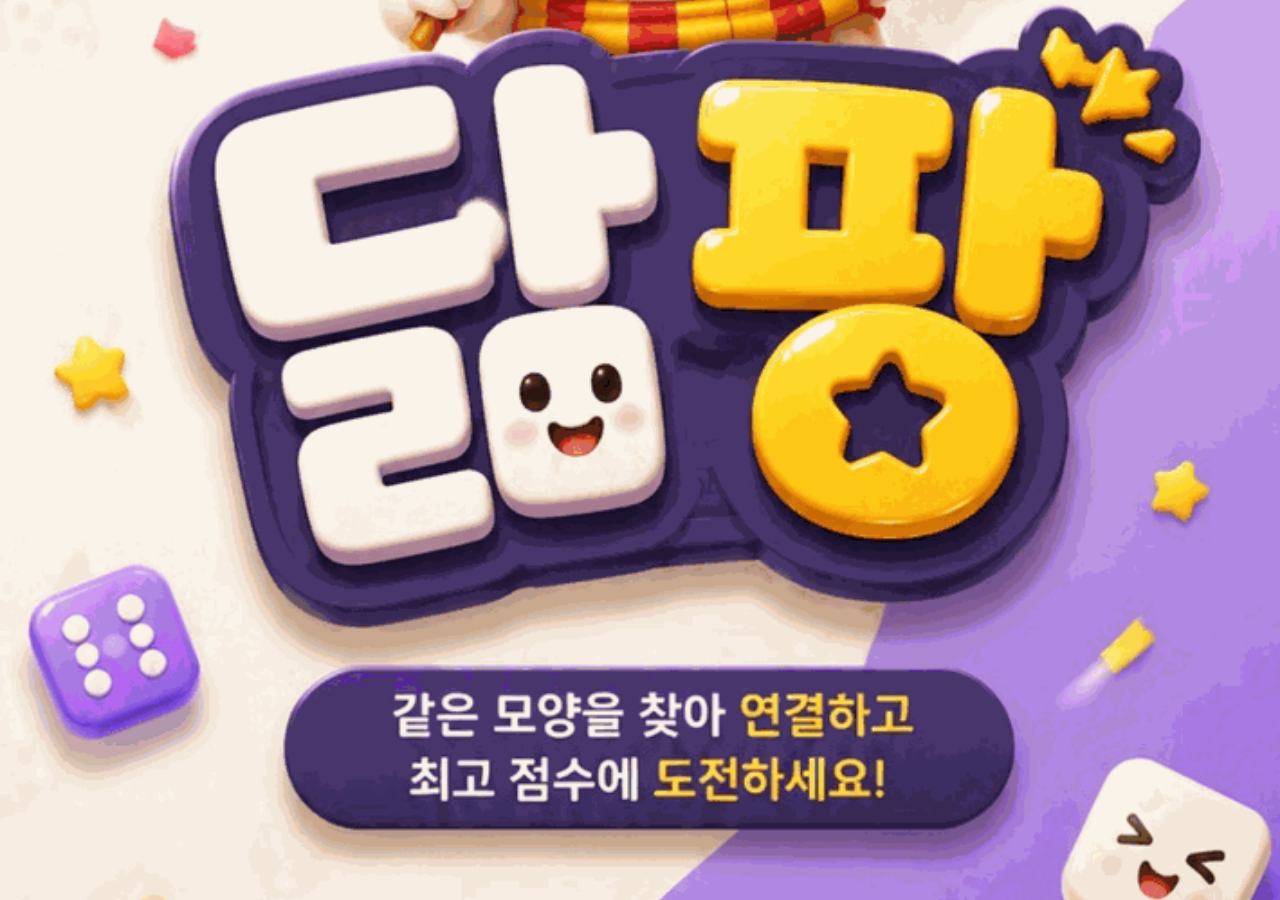
==== commit 6ea0bdd7: "Add files via upload" ====
--- a/index.html
+++ b/index.html
@@ -40,8 +40,8 @@
 #mainScreen .powerRow{display:flex!important;justify-content:center!important;align-items:center!important;gap:clamp(2px,.7vw,5px)!important;padding:0 2px!important;box-sizing:border-box!important;min-width:0!important}
 #mainScreen .powerRow .powerBtn{box-sizing:border-box!important;flex:0 0 min(18vw,76px)!important;width:min(18vw,76px)!important;min-width:0!important;max-width:76px!important;height:min(18vw,76px)!important;min-height:0!important;aspect-ratio:1!important}
 #mainScreen .powerRow .powerBtn>img{width:100%!important;height:100%!important;object-fit:contain!important}
-#mainScreen #btnHint{position:relative!important;display:flex!important;align-items:center!important;justify-content:center!important;cursor:pointer!important;border:2px solid #d7a43b!important;border-radius:16px!important;background:linear-gradient(160deg,#fff7c8,#f7d776)!important;box-shadow:inset 0 2px 0 #fff9,0 2px 5px #ac772652!important}
-#mainScreen #btnHint .dpHintIcon{width:88%!important;height:88%!important;object-fit:contain!important;display:block!important;margin:auto!important;border-radius:12px!important}
+#mainScreen #btnHint{position:relative!important;display:flex!important;align-items:center!important;justify-content:center!important;overflow:visible!important;cursor:pointer!important;border:0!important;border-radius:0!important;background:transparent!important;box-shadow:none!important;padding:0!important}
+#mainScreen #btnHint .dpHintIcon{width:100%!important;height:100%!important;object-fit:fill!important;display:block!important;margin:0!important;padding:0!important;border:0!important;border-radius:0!important;box-shadow:none!important;mix-blend-mode:normal!important}
 #mainScreen #btnHint .dpHintPrice{font-size:10px!important;letter-spacing:-.5px!important;white-space:nowrap!important}
 @media(max-width:340px){#mainScreen .powerRow .powerBtn{flex-basis:18vw!important;width:18vw!important;height:18vw!important}}
 </style>
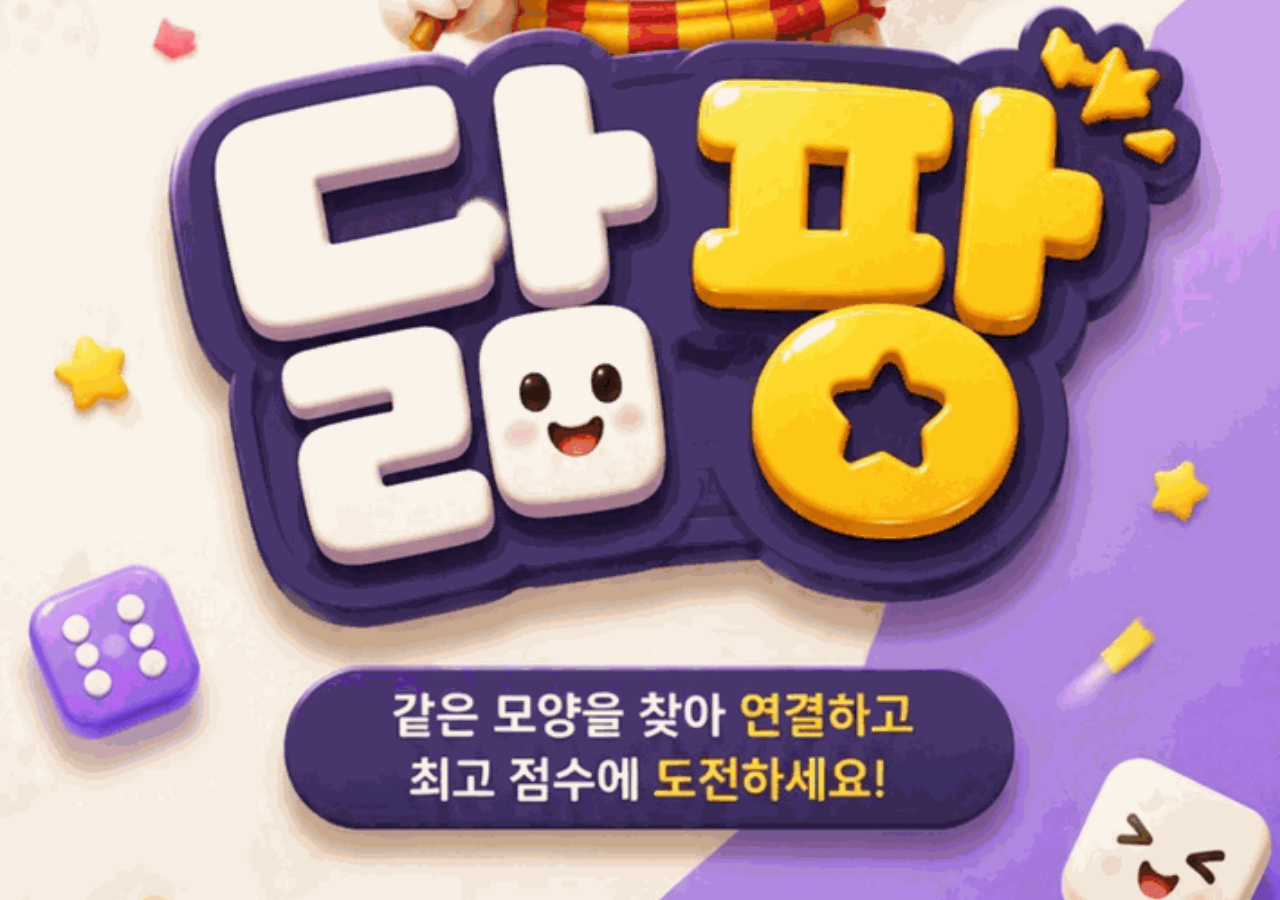
==== commit 5803ab0e: "Add files via upload" ====
--- a/index.html
+++ b/index.html
@@ -44,6 +44,8 @@
 #mainScreen #btnHint .dpHintIcon{width:100%!important;height:100%!important;object-fit:fill!important;display:block!important;margin:0!important;padding:0!important;border:0!important;border-radius:0!important;box-shadow:none!important;mix-blend-mode:normal!important}
 #mainScreen #btnHint .dpHintPrice{font-size:10px!important;letter-spacing:-.5px!important;white-space:nowrap!important}
 @media(max-width:340px){#mainScreen .powerRow .powerBtn{flex-basis:18vw!important;width:18vw!important;height:18vw!important}}
+/* V118: move only the coin + affordance slightly right, without changing HUD layout */
+.topbar #coinPlus{position:relative!important;left:4px!important;z-index:2!important;cursor:pointer!important;touch-action:manipulation!important}
 </style>
 <style id="dpStarShopRefinement">
 /* V84 — Star-only shop: one cohesive layout, no version-stacked rules */
@@ -98,6 +100,13 @@
  #shopPage .shopEarnCopy span{font-size:9px}
  #shopPage .shopEarnPlay{font-size:11px;padding:8px 6px}
 }
+
+/* V115: 5 compact coin-shop items, preserve approved skin */
+#shopPage #starShopSection .shopList{gap:9px!important}
+#shopPage #starShopSection .shopRow.star{min-height:78px!important;padding:7px 11px!important}
+#shopPage #starShopSection .shopRow.star .shopIcon{width:57px!important;height:57px!important;min-width:57px!important}
+#shopPage #starShopSection .shopRow.star .shopIcon img{width:54px!important;height:54px!important}
+#shopPage .shopEarnPanel{margin-top:12px!important;padding:10px 12px!important}
 </style>
 </head>
 <body>
@@ -174,11 +183,11 @@
     <img class="achieveRibbon" src="assets/images/shop_ribbon.png" alt="상점">
     <div class="achieveFrame">
       <div class="shopSection" id="starShopSection">
-        <div class="shopIntro"><div><strong>별 아이템 상점</strong><span>모은 별로 아이템을 교환하세요</span></div><div class="starBalance" aria-live="polite"><span class="balanceLabel">보유 별</span><div class="balanceValue"><img src="assets/images/icon_star.png" alt=""><b id="shopStarBalance">0</b></div></div></div>
+        <div class="shopIntro"><div><strong>모이 아이템 상점</strong><span>모이로 플레이 아이템을 준비하세요</span></div><div class="starBalance" aria-live="polite"><span class="balanceLabel">보유 모이</span><div class="balanceValue"><img src="assets/images/icon_coin.png" alt=""><b id="shopStarBalance">0</b></div></div></div>
         <div class="shopList" id="starShopList"></div>
-        <div class="shopEarnPanel" aria-label="별 획득 안내">
-          <div class="shopEarnIcon"><img src="assets/images/icon_star.png" alt=""></div>
-          <div class="shopEarnCopy"><strong>별이 부족한가요?</strong><span>새 스테이지 첫 클리어 시 별 1~3개를 받을 수 있어요.</span></div>
+        <div class="shopEarnPanel" aria-label="모이 획득 안내">
+          <div class="shopEarnIcon"><img src="assets/images/icon_coin.png" alt=""></div>
+          <div class="shopEarnCopy"><strong>모이가 부족한가요?</strong><span>스테이지를 플레이해 모이를 모아보세요.</span></div>
           <button type="button" id="shopPlayBtn" class="shopEarnPlay">플레이 <span aria-hidden="true">›</span></button>
         </div>
         <div class="starShopHelp">구매한 아이템은 바로 보관함에 추가돼요.</div>
@@ -251,7 +260,12 @@
       <div class="sGroup">
         <div class="sRow">
           <span class="sIcon">☁️</span><span class="sLabel">데이터 백업</span>
-          <button class="sActionBtn" data-action="backup">백업하기</button>
+          <button class="sActionBtn" id="exportBackupBtn" type="button">백업하기</button>
+        </div>
+        <div class="sRow">
+          <span class="sIcon">📂</span><span class="sLabel">데이터 복원</span>
+          <button class="sActionBtn" id="importBackupBtn" type="button">파일 선택</button>
+          <input id="backupFileInput" type="file" accept=".json,application/json" hidden>
         </div>
         <div class="sRow">
           <span class="sIcon">🗑️</span><span class="sLabel">데이터 초기화</span>
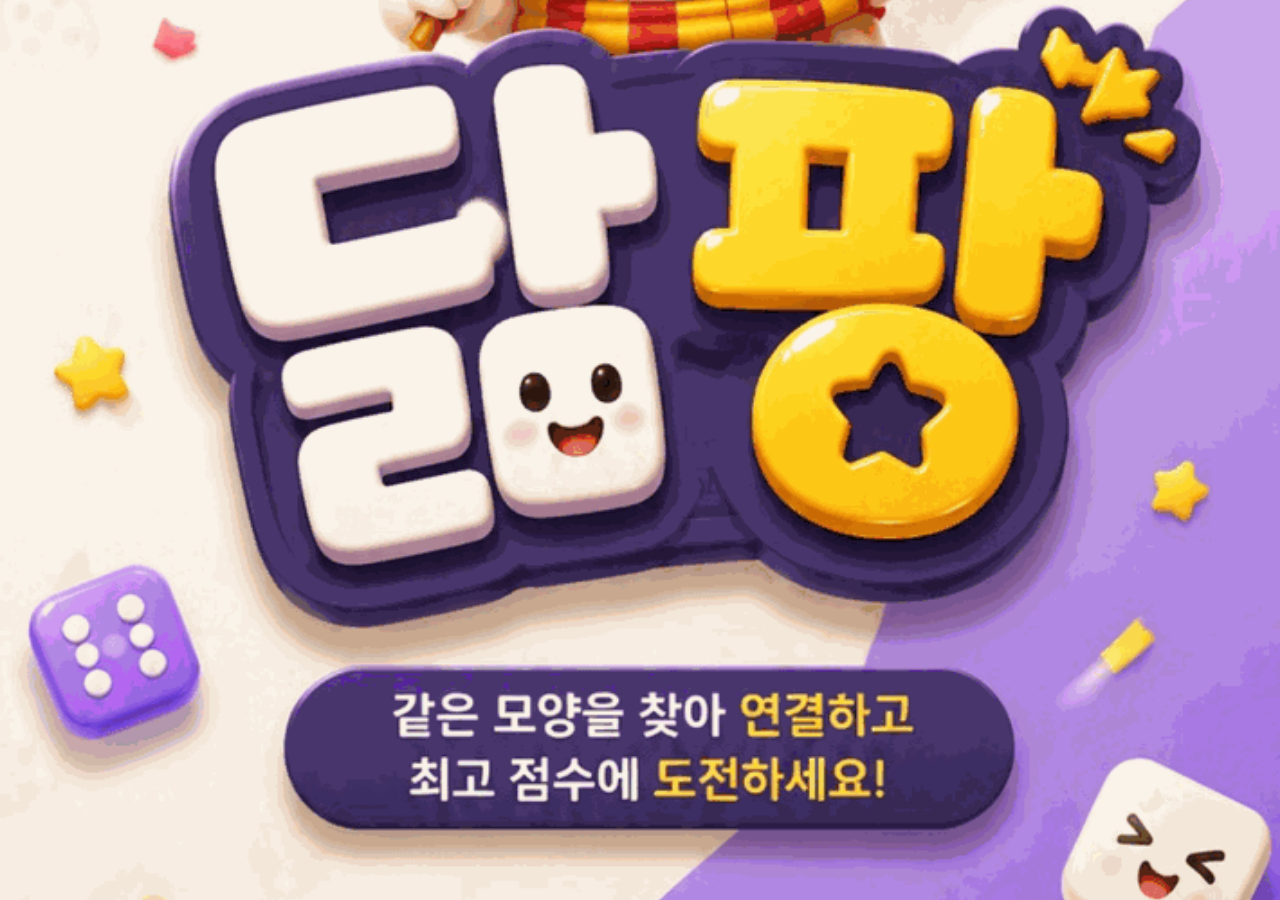
==== commit 7447d0ca: "Add files via upload" ====
--- a/index.html
+++ b/index.html
@@ -107,6 +107,24 @@
 #shopPage #starShopSection .shopRow.star .shopIcon{width:57px!important;height:57px!important;min-width:57px!important}
 #shopPage #starShopSection .shopRow.star .shopIcon img{width:54px!important;height:54px!important}
 #shopPage .shopEarnPanel{margin-top:12px!important;padding:10px 12px!important}
+
+/* Shop purchase confirmation: self-contained, game-style modal */
+.dpPurchaseBackdrop{position:fixed;inset:0;z-index:99999;background:rgba(13,25,48,.68);display:flex;align-items:center;justify-content:center;padding:16px;box-sizing:border-box}
+.dpPurchaseBackdrop[hidden]{display:none!important}
+.dpPurchaseDialog{position:relative;width:min(100%,390px);box-sizing:border-box;border:5px solid #edae37;border-radius:36px;background:linear-gradient(#fffaf0,#fff1d5);box-shadow:0 7px 0 #bf7d22,inset 0 0 0 3px #ffe6aa,0 22px 40px #091b38aa;padding:51px 17px 20px;text-align:center;color:#654024;font-family:inherit}
+.dpPurchaseTitle{position:absolute;top:-31px;left:18%;right:18%;height:59px;border:3px solid #f1a82f;border-radius:25px;background:linear-gradient(#ffe893,#ffc447 55%,#f7aa24);box-shadow:inset 0 3px 2px #fff9d1,0 5px 0 #b9791f;display:flex;align-items:center;justify-content:center;color:#743407;font-size:clamp(22px,6vw,28px);font-weight:1000;text-shadow:0 1px #fff2b7;white-space:nowrap}
+.dpPurchaseClose{position:absolute;right:-10px;top:-17px;border:3px solid #eaa039;border-radius:50%;width:45px;height:45px;background:linear-gradient(#ffdc77,#ff9f26);color:#fff;font-weight:1000;font-size:28px;line-height:1;cursor:pointer;text-shadow:0 2px #ac5c13}
+.dpPurchaseProduct{display:flex;align-items:center;justify-content:center;gap:15px;padding:16px 10px;border-radius:25px;background:linear-gradient(#fff4dd,#fbe4bf);min-height:116px}
+.dpPurchaseProduct img{width:93px;height:93px;object-fit:contain;flex:0 0 93px;filter:drop-shadow(0 3px 3px #87602d44)}
+.dpPurchaseInfo{text-align:left;min-width:0}.dpPurchaseName{font-size:clamp(21px,6vw,28px);font-weight:1000;color:#12477c;white-space:nowrap}
+.dpPurchaseCost{display:flex;align-items:center;gap:7px;margin-top:10px;padding:5px 12px;border-radius:16px;background:linear-gradient(#fff8e7,#f7d79a);border:1px solid #e9bc76;color:#92500d;font-size:22px;font-weight:1000;white-space:nowrap}
+.dpPurchaseCost img{width:29px;height:29px;flex:0 0 29px;filter:none}
+.dpPurchaseQuestion{margin:19px 3px 25px;font-size:clamp(17px,4.7vw,21px);line-height:1.5;font-weight:900;color:#80502a;word-break:keep-all}
+.dpPurchaseActions{display:flex;gap:10px}.dpPurchaseActions button{flex:1;min-width:0;height:59px;border-radius:22px;font-family:inherit;font-size:23px;font-weight:1000;cursor:pointer}
+.dpPurchaseCancel{border:3px solid #ca9348;background:linear-gradient(#fffdf6,#fbe3b5);color:#8b501f;box-shadow:0 5px 0 #b47c32}
+.dpPurchaseAccept{border:3px solid #eaa12b;background:linear-gradient(#36c9ff,#0575ec 70%,#0959d7);color:white;text-shadow:0 2px #145ab4;box-shadow:0 5px 0 #a16a23,inset 0 2px #c0f6ff}
+.dpPurchaseActions button:active{transform:translateY(3px);box-shadow:none}
+@media(max-width:355px){.dpPurchaseDialog{padding-left:11px;padding-right:11px}.dpPurchaseProduct{gap:8px}.dpPurchaseProduct img{width:75px;height:75px;flex-basis:75px}.dpPurchaseCost{font-size:19px}}
 </style>
 </head>
 <body>
@@ -203,6 +221,16 @@
 
 </div>
 
+<div id="dpPurchaseBackdrop" class="dpPurchaseBackdrop" hidden>
+  <div class="dpPurchaseDialog" role="dialog" aria-modal="true" aria-labelledby="dpPurchaseHeading" aria-describedby="dpPurchaseQuestion">
+    <div class="dpPurchaseTitle" id="dpPurchaseHeading">아이템 구매</div>
+    <button class="dpPurchaseClose" id="dpPurchaseClose" type="button" aria-label="닫기">×</button>
+    <div class="dpPurchaseProduct"><img id="dpPurchaseIcon" alt=""><div class="dpPurchaseInfo"><div class="dpPurchaseName" id="dpPurchaseName"></div><div class="dpPurchaseCost"><img src="assets/images/icon_coin.png" alt=""><span>모이</span><b id="dpPurchasePrice"></b></div></div></div>
+    <p class="dpPurchaseQuestion" id="dpPurchaseQuestion"></p>
+    <div class="dpPurchaseActions"><button class="dpPurchaseCancel" id="dpPurchaseCancel" type="button">취소</button><button class="dpPurchaseAccept" id="dpPurchaseAccept" type="button">구매</button></div>
+  </div>
+</div>
+
 <div id="toast"></div>
 
 <div class="overlay" id="clearOverlay">
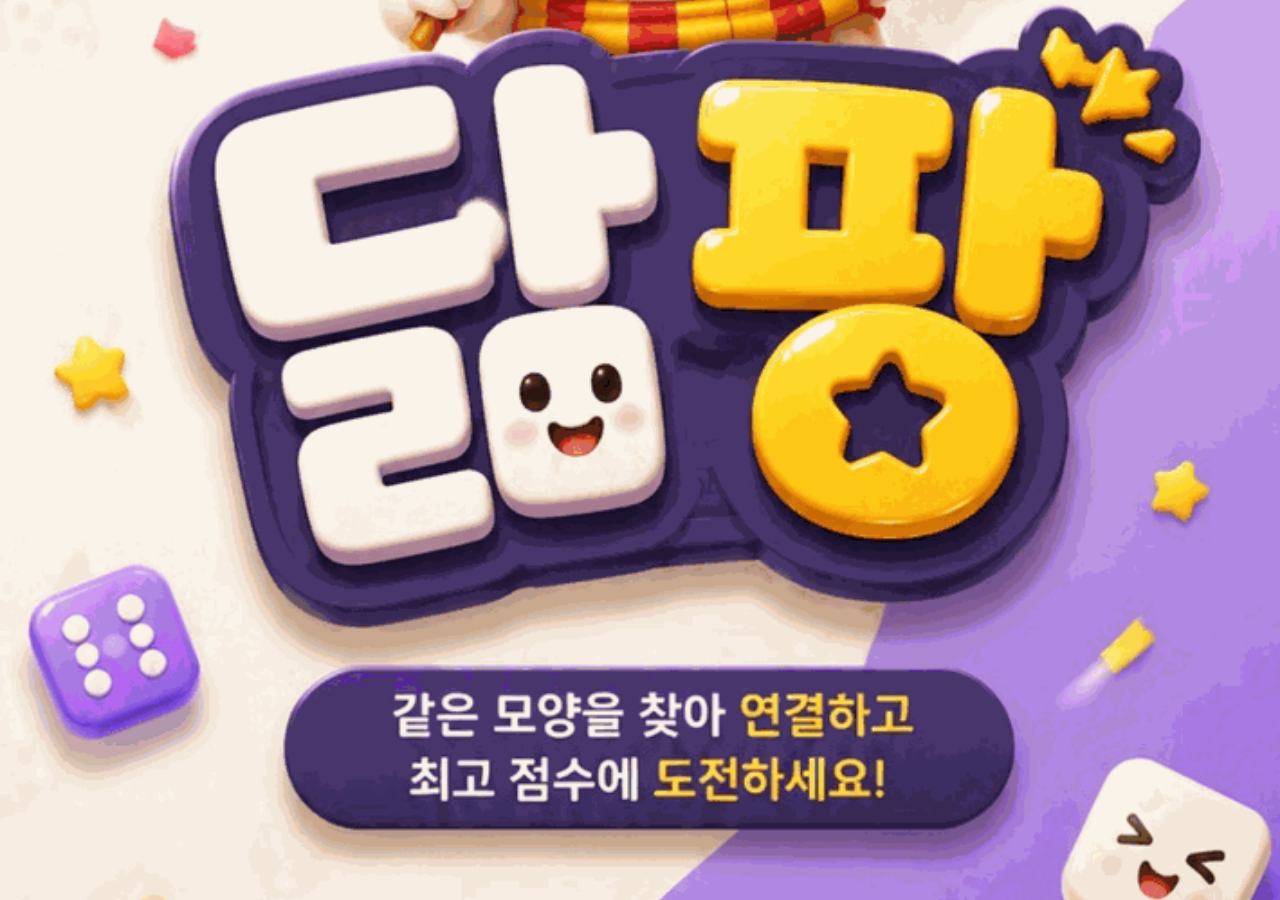
==== commit 4423ec32: "Add files via upload" ====
--- a/index.html
+++ b/index.html
@@ -71,7 +71,9 @@
 #shopPage #starShopSection .shopRow.star .shopBuyBtn.star .priceLine img{width:20px;height:20px;object-fit:contain}
 #shopPage #starShopSection .shopRow.star .shopBuyBtn.star .purchaseHint{font-size:9px;font-weight:900;line-height:1.1}
 #shopPage #starShopSection .shopRow.star.disabled{opacity:1!important}
+#shopPage #starShopSection .shopRow.star .shopBuyBtn.star[data-insufficient="true"],
 #shopPage #starShopSection .shopRow.star .shopBuyBtn.star:disabled{cursor:not-allowed!important;background:linear-gradient(#eee5d3,#d9cab1)!important;border-color:#c9b99b!important;box-shadow:0 3px 0 #b7a991!important;color:#7a6b53!important;opacity:1!important}
+#shopPage #starShopSection .shopRow.star .shopBuyBtn.star[data-insufficient="true"]{cursor:pointer!important}
 #shopPage #starShopSection .shopRow.star .shopBuyBtn.star:not(:disabled):active{transform:translateY(2px)!important;box-shadow:0 2px 0 #ba8521!important}
 #shopPage .shopEarnPanel{display:flex;align-items:center;gap:10px;margin:19px 12px 0;padding:13px 12px;border:1.5px solid #e8d3a4;border-radius:18px;background:linear-gradient(#fffdf6,#fff3d8);box-shadow:inset 0 1px #fff}
 #shopPage .shopEarnIcon{flex:0 0 40px;display:flex;align-items:center;justify-content:center}
@@ -124,6 +126,8 @@
 .dpPurchaseCancel{border:3px solid #ca9348;background:linear-gradient(#fffdf6,#fbe3b5);color:#8b501f;box-shadow:0 5px 0 #b47c32}
 .dpPurchaseAccept{border:3px solid #eaa12b;background:linear-gradient(#36c9ff,#0575ec 70%,#0959d7);color:white;text-shadow:0 2px #145ab4;box-shadow:0 5px 0 #a16a23,inset 0 2px #c0f6ff}
 .dpPurchaseActions button:active{transform:translateY(3px);box-shadow:none}
+.dpPurchaseActions button[hidden]{display:none!important}
+.dpPurchaseActions:has(.dpPurchaseCancel[hidden]) .dpPurchaseAccept{max-width:250px;margin-inline:auto}
 @media(max-width:355px){.dpPurchaseDialog{padding-left:11px;padding-right:11px}.dpPurchaseProduct{gap:8px}.dpPurchaseProduct img{width:75px;height:75px;flex-basis:75px}.dpPurchaseCost{font-size:19px}}
 </style>
 </head>
@@ -304,7 +308,7 @@
       <div class="sFooterRow">
         <button class="sFooterBtn" id="licenseBtn"><span class="sIcon">🎵</span>라이선스 표시</button>
         <button class="sFooterBtn" data-action="terms"><span class="sIcon">📄</span>이용약관</button>
-        <button class="sFooterBtn" data-action="privacy"><span class="sIcon">🔒</span>개인정보 방침</button>
+        <button class="sFooterBtn" data-action="privacy"><span class="sIcon">🔒</span>개인정보처리방침</button>
       </div>
       <div class="sVersion">버전 1.0.0</div>
     </div>
@@ -322,6 +326,20 @@
   </div>
 </div>
 
+
+<style id="dpPolicyViewerStyles">
+#policyOverlay{position:fixed;inset:0;z-index:99999;background:rgba(18,36,64,.73);display:none;align-items:center;justify-content:center;padding:16px;box-sizing:border-box}
+#policyOverlay.show{display:flex}
+#policyOverlay .policyPanel{display:flex;flex-direction:column;width:min(100%,560px);height:min(82dvh,760px);min-height:320px;overflow:hidden;border:3px solid #e6b85c;border-radius:24px;background:#fff8ed;box-shadow:0 14px 48px #0e203b8c}
+#policyOverlay .policyHead{display:flex;align-items:center;justify-content:space-between;gap:10px;padding:12px 16px;background:linear-gradient(#ffe7a1,#f0c167);color:#70451c;font-weight:900;font-size:18px}
+#policyOverlay .policyClose{height:36px;min-width:48px;border:0;border-radius:12px;background:#fffaf0;color:#70451c;font-size:22px;cursor:pointer}
+#policyOverlay iframe{display:block;flex:1;width:100%;border:0;background:white}
+</style>
+<div id="policyOverlay" aria-hidden="true" role="dialog" aria-modal="true" aria-labelledby="policyTitle">
+ <div class="policyPanel"><div class="policyHead"><span id="policyTitle">이용약관</span><button class="policyClose" id="policyCloseBtn" type="button" aria-label="닫기">×</button></div>
+ <iframe id="policyFrame" title="정책 문서"></iframe></div>
+</div>
+
 <script src="game.js"></script>
 
 </body>
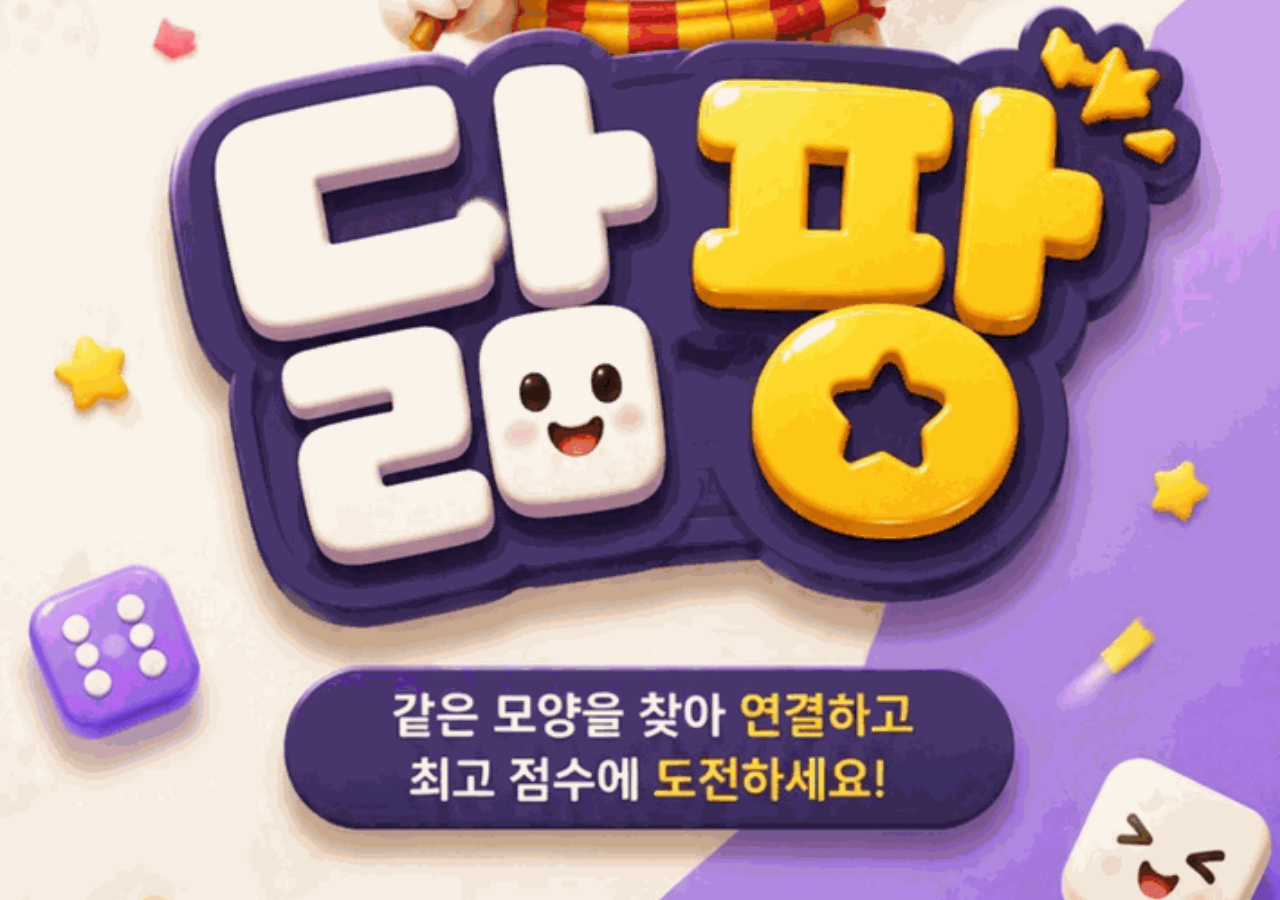
==== commit d23cafd5: "Add files via upload" ====
--- a/index.html
+++ b/index.html
@@ -44,6 +44,16 @@
 #mainScreen #btnHint .dpHintIcon{width:100%!important;height:100%!important;object-fit:fill!important;display:block!important;margin:0!important;padding:0!important;border:0!important;border-radius:0!important;box-shadow:none!important;mix-blend-mode:normal!important}
 #mainScreen #btnHint .dpHintPrice{font-size:10px!important;letter-spacing:-.5px!important;white-space:nowrap!important}
 @media(max-width:340px){#mainScreen .powerRow .powerBtn{flex-basis:18vw!important;width:18vw!important;height:18vw!important}}
+.dpExchangePanel{margin:13px 12px 0;padding:12px;border:2px solid #ead2a0;border-radius:18px;background:linear-gradient(155deg,#fffdf4,#fff0ce);box-shadow:inset 0 2px #fff,0 3px 7px #76582812}
+.dpExchangeTitle{display:flex;align-items:center;gap:5px;color:#775026;font-size:15px}
+.dpExchangeTitle img{width:24px;height:24px;object-fit:contain}
+.dpExchangeTitle span{margin-left:auto;font-weight:800;font-size:12px;color:#946c32}
+.dpExchangeRow{display:flex;align-items:center;justify-content:space-between;gap:8px;margin-top:10px}
+.dpExchangeText{display:flex;flex-direction:column;gap:4px;color:#815322}
+.dpExchangeText strong{font-size:19px}
+.dpExchangeText small{font-size:11px;color:#967750}
+.dpExchangeButton{border:1px solid #d5a23d;background:linear-gradient(#ffde77,#f3b539);color:#785018;border-radius:13px;padding:12px 16px;font-weight:900;font-size:15px;box-shadow:0 3px 0 #ba8521;cursor:pointer}
+.dpExchangeButton:active{transform:translateY(2px);box-shadow:0 1px 0 #ba8521}
 /* V118: move only the coin + affordance slightly right, without changing HUD layout */
 .topbar #coinPlus{position:relative!important;left:4px!important;z-index:2!important;cursor:pointer!important;touch-action:manipulation!important}
 </style>
@@ -207,6 +217,10 @@
       <div class="shopSection" id="starShopSection">
         <div class="shopIntro"><div><strong>모이 아이템 상점</strong><span>모이로 플레이 아이템을 준비하세요</span></div><div class="starBalance" aria-live="polite"><span class="balanceLabel">보유 모이</span><div class="balanceValue"><img src="assets/images/icon_coin.png" alt=""><b id="shopStarBalance">0</b></div></div></div>
         <div class="shopList" id="starShopList"></div>
+        <section class="dpExchangePanel" aria-label="별을 모이로 교환">
+          <div class="dpExchangeTitle"><img src="assets/images/icon_star.png" alt=""> <strong>별 교환소</strong><span>보유 ⭐ <b id="dpExchangeStarBalance">0</b></span></div>
+          <div class="dpExchangeRow"><div class="dpExchangeText"><strong>⭐ 10 <span aria-hidden="true">→</span> 🪙 100</strong><small>모은 별을 모이로 바꿔요</small></div><button type="button" id="dpStarExchangeButton" class="dpExchangeButton">교환</button></div>
+        </section>
         <div class="shopEarnPanel" aria-label="모이 획득 안내">
           <div class="shopEarnIcon"><img src="assets/images/icon_coin.png" alt=""></div>
           <div class="shopEarnCopy"><strong>모이가 부족한가요?</strong><span>스테이지를 플레이해 모이를 모아보세요.</span></div>
